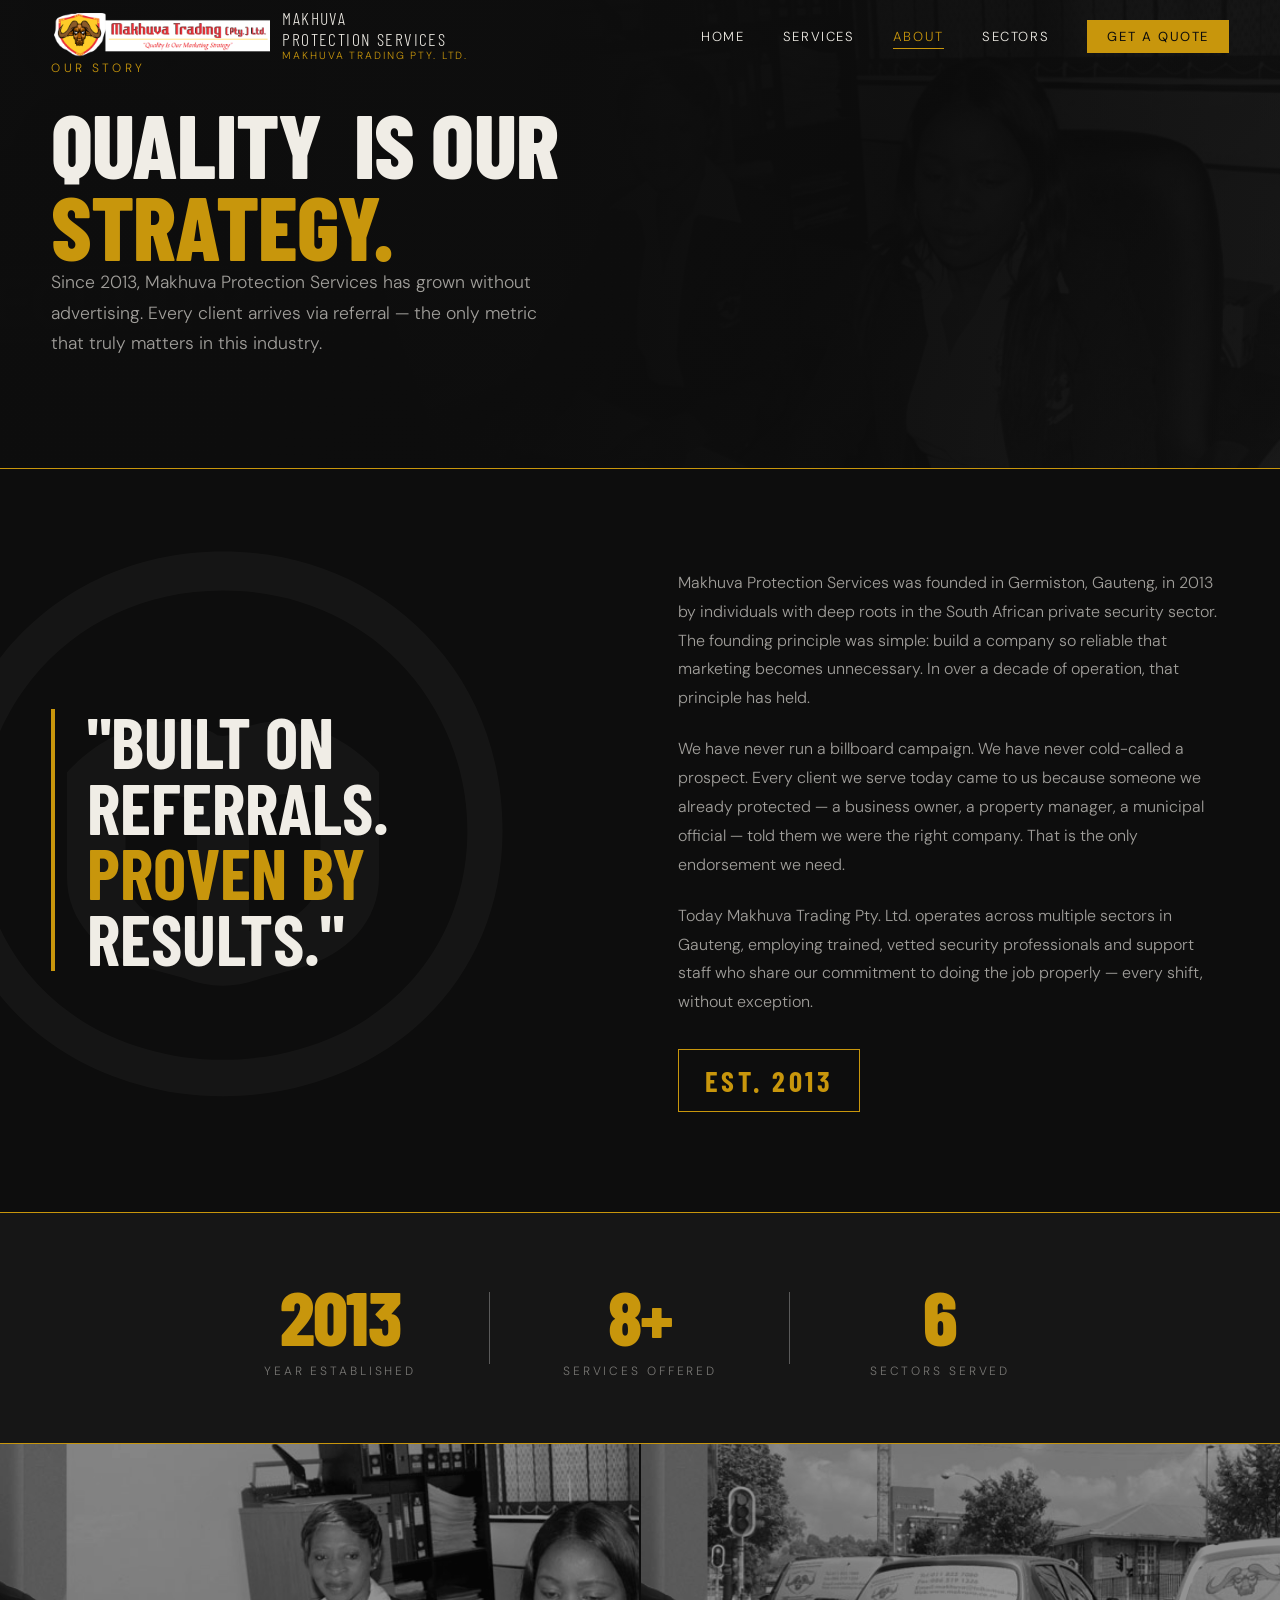
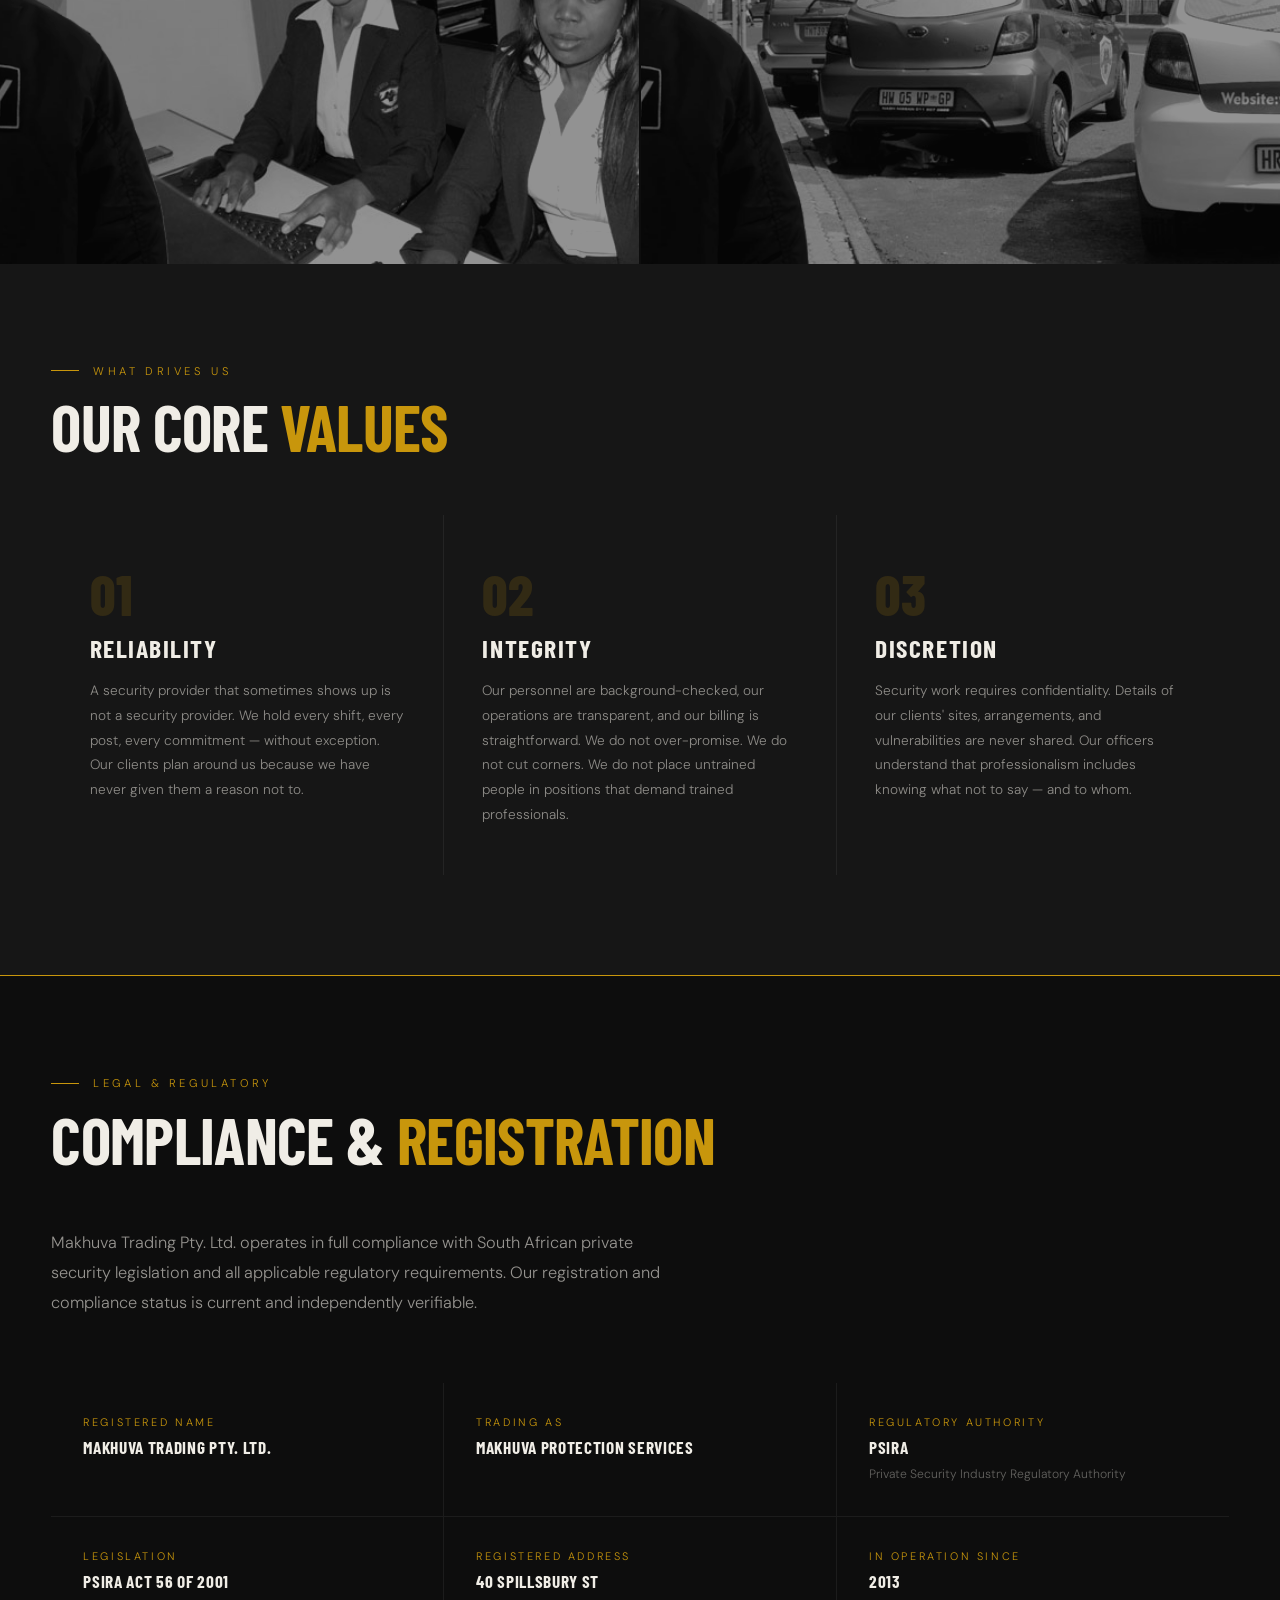
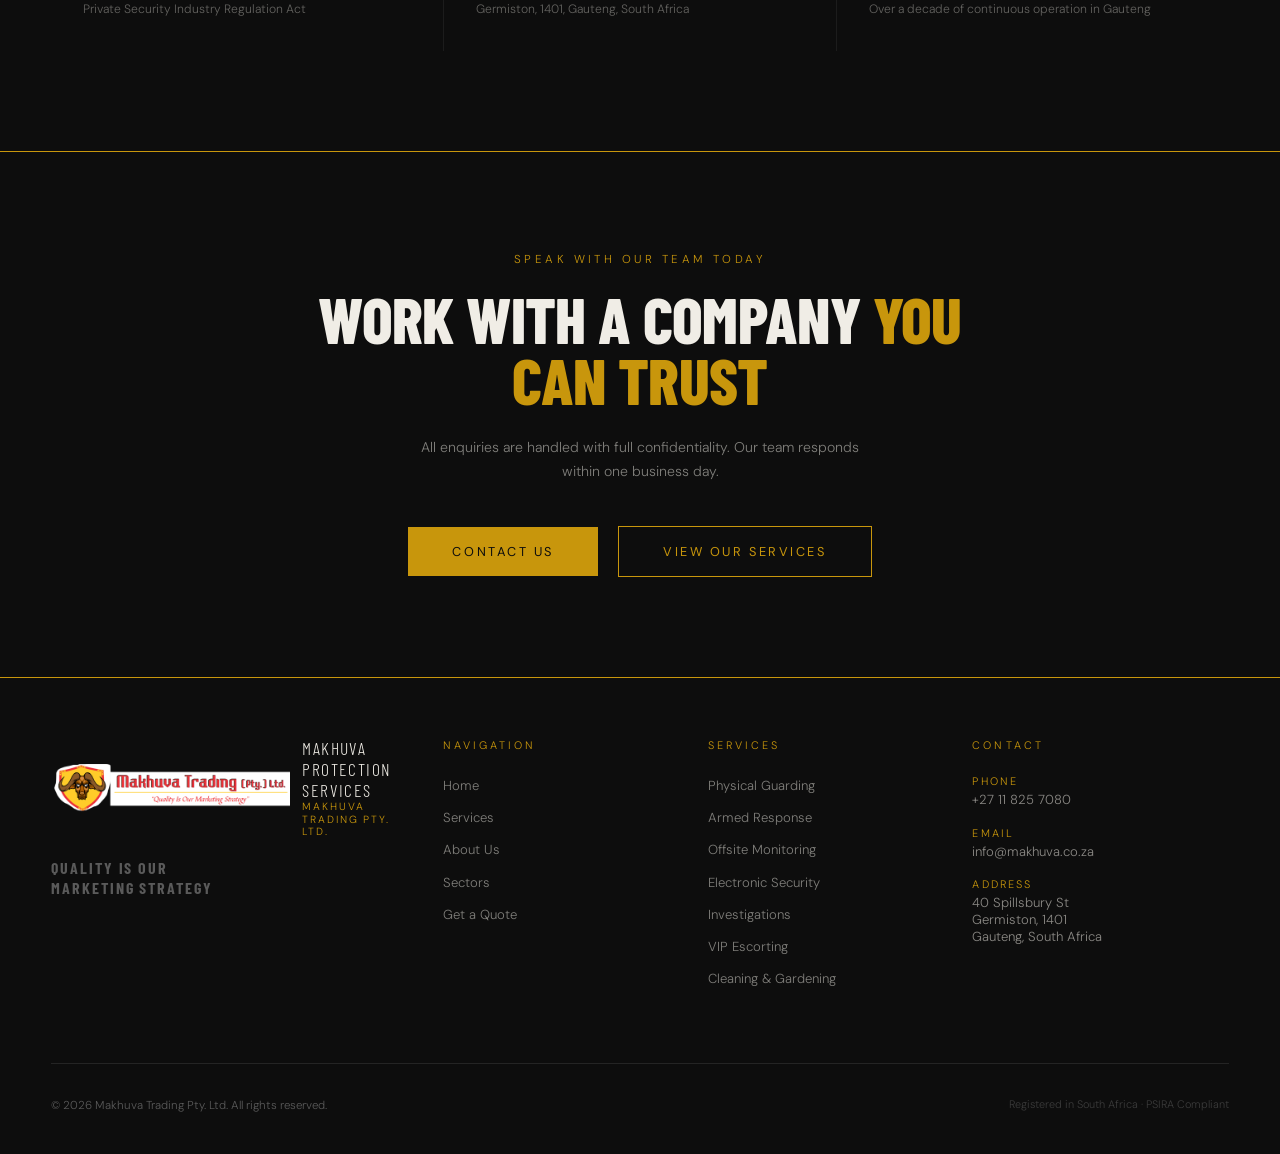
==== about.html @ 15ab5789 "Add files via upload" ====
<!DOCTYPE html>
<html lang="en">
<head>
<meta charset="UTF-8">
<meta name="viewport" content="width=device-width, initial-scale=1.0">
<title>About Us — Makhuva Protection Services</title>
<meta name="description" content="Founded in Germiston in 2013, Makhuva Protection Services has built its reputation entirely on referrals. Registered, PSIRA-compliant, and trusted across Gauteng.">
<link rel="preconnect" href="https://fonts.googleapis.com">
<link rel="preconnect" href="https://fonts.gstatic.com" crossorigin>
<link href="https://fonts.googleapis.com/css2?family=Barlow+Condensed:wght@700;800&family=DM+Sans:wght@300;400&display=swap" rel="stylesheet">
<link rel="stylesheet" href="styles.css">
</head>
<body>

<nav id="navbar">
  <a href="index.html" class="nav-logo">
    <img src="logo.png" alt="Makhuva Protection Services">
    <div class="nav-logo-text">Makhuva<br>Protection Services<span>Makhuva Trading Pty. Ltd.</span></div>
  </a>
  <ul class="nav-links" id="navLinks">
    <li><a href="index.html">Home</a></li>
    <li><a href="services.html">Services</a></li>
    <li><a href="about.html">About</a></li>
    <li><a href="sectors.html">Sectors</a></li>
    <li><a href="contact.html" class="nav-cta">Get a Quote</a></li>
  </ul>
  <div class="nav-hamburger" id="hamburger" aria-label="Toggle menu"><span></span><span></span><span></span></div>
</nav>

<!-- PAGE HERO -->
<div class="page-hero">
  <div class="page-hero-bg"></div>
  <div class="page-hero-bg-img"></div>
  <div class="page-hero-overlay"></div>
  <div class="page-hero-content">
    <p class="page-hero-eyebrow">Our Story</p>
    <h1 class="page-hero-headline">
      <span class="word">Quality</span>
      <span class="word">Is Our</span><br>
      <span class="word gold">Strategy.</span>
    </h1>
    <p class="page-hero-sub">Since 2013, Makhuva Protection Services has grown without advertising. Every client arrives via referral — the only metric that truly matters in this industry.</p>
  </div>
</div>

<div class="gold-rule" data-animate="rule"></div>

<!-- ORIGIN STORY -->
<section class="about">
  <div class="about-watermark">
    <svg viewBox="0 0 500 500" xmlns="http://www.w3.org/2000/svg" fill="var(--off-white)">
      <path d="M250 30 C180 30 120 60 80 110 C50 148 35 195 35 245 C35 340 95 415 185 440 C205 446 227 449 250 449 C273 449 295 446 315 440 C405 415 465 340 465 245 C465 195 450 148 420 110 C380 60 320 30 250 30Z M250 60 C310 60 362 85 397 128 C424 162 438 203 438 245 C438 326 386 392 308 413 C291 418 271 421 250 421 C229 421 209 418 192 413 C114 392 62 326 62 245 C62 203 76 162 103 128 C138 85 190 60 250 60Z M130 200 C130 200 155 170 195 162 C215 158 240 165 250 175 C260 165 285 158 305 162 C345 170 370 200 370 200 L370 280 C370 315 345 340 310 350 L280 358 C270 362 260 364 250 364 C240 364 230 362 220 358 L190 350 C155 340 130 315 130 280 Z M175 215 L175 275 C175 295 188 310 207 316 L230 322 L230 220 C215 218 193 215 175 215Z M270 220 L270 322 L293 316 C312 310 325 295 325 275 L325 215 C307 215 285 218 270 220Z M215 185 C215 175 225 168 235 170 L250 172 L265 170 C275 168 285 175 285 185 C285 192 278 198 270 198 L250 196 L230 198 C222 198 215 192 215 185Z"/>
    </svg>
  </div>
  <div class="about-inner">
    <div class="about-pull aos-slide-left">"Built on<br>Referrals.<br><span>Proven by</span><br>Results."</div>
    <div class="about-body">
      <p class="aos-fade">Makhuva Protection Services was founded in Germiston, Gauteng, in 2013 by individuals with deep roots in the South African private security sector. The founding principle was simple: build a company so reliable that marketing becomes unnecessary. In over a decade of operation, that principle has held.</p>
      <p class="aos-fade">We have never run a billboard campaign. We have never cold-called a prospect. Every client we serve today came to us because someone we already protected — a business owner, a property manager, a municipal official — told them we were the right company. That is the only endorsement we need.</p>
      <p class="aos-fade">Today Makhuva Trading Pty. Ltd. operates across multiple sectors in Gauteng, employing trained, vetted security professionals and support staff who share our commitment to doing the job properly — every shift, without exception.</p>
      <div class="about-est aos-fade">Est. 2013</div>
    </div>
  </div>
</section>

<div class="gold-rule" data-animate="rule"></div>

<!-- STATS BAR -->
<div class="stats-bar">
  <div class="stats-inner">
    <div class="stat-item">
      <div class="stat-number" data-target="2013">2013</div>
      <div class="stat-label">Year Established</div>
    </div>
    <div class="stat-item">
      <div class="stat-number" data-target="8" data-suffix="+">0</div>
      <div class="stat-label">Services Offered</div>
    </div>
    <div class="stat-item">
      <div class="stat-number" data-target="6">0</div>
      <div class="stat-label">Sectors Served</div>
    </div>
  </div>
</div>

<div class="gold-rule" data-animate="rule"></div>

<!-- PHOTO STRIP -->
<div class="photo-strip">
  <div class="photo-strip-item"><img src="Screenshot 2026-04-03 164410.png" alt="Makhuva Protection Services team"></div>
  <div class="photo-strip-item"><img src="Screenshot 2026-04-03 164340.png" alt="Makhuva Protection Services field operations"></div>
</div>

<!-- VALUES -->
<section class="values-section">
  <p class="section-label">What Drives Us</p>
  <h2 class="section-heading">Our Core <span>Values</span></h2>
  <div class="values-grid">
    <div class="value-card" data-delay="0">
      <div class="value-card-number">01</div>
      <div class="value-card-title">Reliability</div>
      <p class="value-card-desc">A security provider that sometimes shows up is not a security provider. We hold every shift, every post, every commitment — without exception. Our clients plan around us because we have never given them a reason not to.</p>
    </div>
    <div class="value-card" data-delay="100">
      <div class="value-card-number">02</div>
      <div class="value-card-title">Integrity</div>
      <p class="value-card-desc">Our personnel are background-checked, our operations are transparent, and our billing is straightforward. We do not over-promise. We do not cut corners. We do not place untrained people in positions that demand trained professionals.</p>
    </div>
    <div class="value-card" data-delay="200">
      <div class="value-card-number">03</div>
      <div class="value-card-title">Discretion</div>
      <p class="value-card-desc">Security work requires confidentiality. Details of our clients' sites, arrangements, and vulnerabilities are never shared. Our officers understand that professionalism includes knowing what not to say — and to whom.</p>
    </div>
  </div>
</section>

<div class="gold-rule" data-animate="rule"></div>

<!-- COMPLIANCE -->
<section class="compliance-section">
  <p class="section-label">Legal &amp; Regulatory</p>
  <h2 class="section-heading">Compliance &amp; <span>Registration</span></h2>
  <p class="section-intro">Makhuva Trading Pty. Ltd. operates in full compliance with South African private security legislation and all applicable regulatory requirements. Our registration and compliance status is current and independently verifiable.</p>
  <div class="compliance-grid">
    <div class="compliance-item" data-delay="0">
      <div class="compliance-item-label">Registered Name</div>
      <div class="compliance-item-value">Makhuva Trading Pty. Ltd.</div>
    </div>
    <div class="compliance-item" data-delay="60">
      <div class="compliance-item-label">Trading As</div>
      <div class="compliance-item-value">Makhuva Protection Services</div>
    </div>
    <div class="compliance-item" data-delay="120">
      <div class="compliance-item-label">Regulatory Authority</div>
      <div class="compliance-item-value">PSIRA</div>
      <div class="compliance-item-sub">Private Security Industry Regulatory Authority</div>
    </div>
    <div class="compliance-item" data-delay="180">
      <div class="compliance-item-label">Legislation</div>
      <div class="compliance-item-value">PSIRA Act 56 of 2001</div>
      <div class="compliance-item-sub">Private Security Industry Regulation Act</div>
    </div>
    <div class="compliance-item" data-delay="240">
      <div class="compliance-item-label">Registered Address</div>
      <div class="compliance-item-value">40 Spillsbury St</div>
      <div class="compliance-item-sub">Germiston, 1401, Gauteng, South Africa</div>
    </div>
    <div class="compliance-item" data-delay="300">
      <div class="compliance-item-label">In Operation Since</div>
      <div class="compliance-item-value">2013</div>
      <div class="compliance-item-sub">Over a decade of continuous operation in Gauteng</div>
    </div>
  </div>
</section>

<div class="gold-rule" data-animate="rule"></div>

<!-- CTA STRIP -->
<div class="cta-strip">
  <div class="cta-strip-inner">
    <p class="cta-strip-eyebrow">Speak with our team today</p>
    <h2 class="cta-strip-heading">Work With a Company <span>You Can Trust</span></h2>
    <p class="cta-strip-sub">All enquiries are handled with full confidentiality. Our team responds within one business day.</p>
    <a href="contact.html" class="cta-btn">Contact Us</a>
    <a href="services.html" class="cta-btn outline">View Our Services</a>
  </div>
</div>

<footer>
  <div class="footer-top">
    <div class="footer-brand">
      <a href="index.html" class="nav-logo"><img src="logo.png" alt="Makhuva Protection Services" style="height:48px"><div class="nav-logo-text">Makhuva<br>Protection Services<span>Makhuva Trading Pty. Ltd.</span></div></a>
      <div class="footer-tagline">Quality Is Our<br>Marketing Strategy</div>
    </div>
    <div class="footer-col">
      <div class="footer-col-title">Navigation</div>
      <ul>
        <li><a href="index.html">Home</a></li>
        <li><a href="services.html">Services</a></li>
        <li><a href="about.html">About Us</a></li>
        <li><a href="sectors.html">Sectors</a></li>
        <li><a href="contact.html">Get a Quote</a></li>
      </ul>
    </div>
    <div class="footer-col">
      <div class="footer-col-title">Services</div>
      <ul>
        <li><a href="services.html">Physical Guarding</a></li>
        <li><a href="services.html">Armed Response</a></li>
        <li><a href="services.html">Offsite Monitoring</a></li>
        <li><a href="services.html">Electronic Security</a></li>
        <li><a href="services.html">Investigations</a></li>
        <li><a href="services.html">VIP Escorting</a></li>
        <li><a href="services.html">Cleaning &amp; Gardening</a></li>
      </ul>
    </div>
    <div class="footer-col">
      <div class="footer-col-title">Contact</div>
      <div class="footer-contact-item"><span>Phone</span><a href="tel:+27118257080">+27 11 825 7080</a></div>
      <div class="footer-contact-item"><span>Email</span><a href="mailto:info@makhuva.co.za">info@makhuva.co.za</a></div>
      <div class="footer-contact-item"><span>Address</span><span>40 Spillsbury St<br>Germiston, 1401<br>Gauteng, South Africa</span></div>
    </div>
  </div>
  <div class="footer-bottom">
    <p class="footer-copy">&copy; 2026 Makhuva Trading Pty. Ltd. All rights reserved.</p>
    <p class="footer-reg">Registered in South Africa &middot; PSIRA Compliant</p>
  </div>
</footer>

<script src="main.js"></script>
</body>
</html>
---- styles.css ----
*,*::before,*::after{box-sizing:border-box;margin:0;padding:0}
:root{
  --black:#0D0D0D;--surface:#161616;--off-white:#F0EDE6;
  --gold:#C8960C;--red:#B22222;--grey:#5A5A5A;
  --font-display:'Barlow Condensed',sans-serif;
  --font-body:'DM Sans',sans-serif;
}
html{scroll-behavior:smooth}
body{background:var(--black);color:var(--off-white);font-family:var(--font-body);font-weight:300;overflow-x:hidden}
::-webkit-scrollbar{width:4px}
::-webkit-scrollbar-track{background:var(--black)}
::-webkit-scrollbar-thumb{background:var(--gold)}
::selection{background:var(--gold);color:var(--black)}

/* ─── NAVBAR ─── */
nav{position:fixed;top:0;left:0;right:0;z-index:100;display:flex;align-items:center;justify-content:space-between;padding:0 4vw;height:72px;background:transparent;border-bottom:1px solid transparent;transition:background .4s ease,border-color .4s ease}
nav.scrolled{background:var(--surface);border-bottom-color:var(--gold)}
.nav-logo{display:flex;align-items:center;gap:12px;text-decoration:none}
.nav-logo img{height:44px;width:auto}
.nav-logo-text{font-family:var(--font-display);font-size:1.1rem;letter-spacing:.08em;text-transform:uppercase;line-height:1.2;color:var(--off-white)}
.nav-logo-text span{display:block;font-size:.65rem;letter-spacing:.18em;color:var(--gold);font-family:var(--font-body);font-weight:300}
.nav-links{display:flex;align-items:center;gap:2.4rem;list-style:none}
.nav-links a{font-family:var(--font-body);font-weight:300;font-size:.82rem;letter-spacing:.12em;text-transform:uppercase;color:var(--off-white);text-decoration:none;position:relative;padding-bottom:4px;transition:color .2s}
.nav-links a::after{content:'';position:absolute;bottom:0;left:0;right:0;height:1px;background:var(--gold);transform:scaleX(0);transform-origin:left;transition:transform .3s ease}
.nav-links a:hover::after,.nav-links a.active::after{transform:scaleX(1)}
.nav-links a:hover,.nav-links a.active{color:var(--gold)}
.nav-cta{background:var(--gold)!important;color:var(--black)!important;padding:8px 20px!important;font-weight:400!important}
.nav-cta::after{display:none!important}
.nav-cta:hover{background:var(--off-white)!important;color:var(--black)!important}
.nav-cta.active{color:var(--black)!important}
.nav-hamburger{display:none;flex-direction:column;gap:5px;cursor:pointer;padding:4px}
.nav-hamburger span{display:block;width:24px;height:1.5px;background:var(--off-white);transition:all .3s;transform-origin:center}
.nav-hamburger.open span:nth-child(1){transform:translateY(6.5px) rotate(45deg)}
.nav-hamburger.open span:nth-child(2){opacity:0}
.nav-hamburger.open span:nth-child(3){transform:translateY(-6.5px) rotate(-45deg)}

/* ─── HERO (Home) ─── */
.hero{position:relative;height:100vh;min-height:600px;display:flex;align-items:center;overflow:hidden}
.hero-bg{position:absolute;inset:0;background:linear-gradient(135deg,#1a1a1a 0%,#0a0a0a 40%,#111 100%);z-index:0}
.hero-bg-img{position:absolute;inset:0;background:url('Screenshot 2026-04-03 164340.png') center/cover no-repeat;opacity:.18;z-index:1;filter:grayscale(100%) contrast(1.2)}
.hero-overlay{position:absolute;inset:0;background:linear-gradient(to right,rgba(13,13,13,.96) 50%,rgba(13,13,13,.5) 100%);z-index:2}
.hero-watermark{position:absolute;right:-4vw;bottom:-6vh;z-index:3;opacity:.04;pointer-events:none}
.hero-watermark svg{width:60vw;height:auto;max-width:700px}
.hero-content{position:relative;z-index:4;padding:0 4vw;max-width:900px;padding-top:72px}

/* ─── PAGE HERO (inner pages) ─── */
.page-hero{position:relative;height:52vh;min-height:420px;display:flex;align-items:flex-end;overflow:hidden;padding-bottom:64px}
.page-hero-bg{position:absolute;inset:0;background:linear-gradient(135deg,#1c1c1c 0%,#090909 60%,#131313 100%);z-index:0}
.page-hero-bg-img{position:absolute;inset:0;background:url('Screenshot 2026-04-03 164410.png') center 30%/cover no-repeat;opacity:.1;z-index:1;filter:grayscale(100%) contrast(1.3)}
.page-hero-overlay{position:absolute;inset:0;background:linear-gradient(to right,rgba(13,13,13,.98) 45%,rgba(13,13,13,.55) 100%);z-index:2}
.page-hero-content{position:relative;z-index:4;padding:0 4vw}

/* ─── HERO ELEMENTS (shared between hero types) ─── */
.hero-eyebrow,.page-hero-eyebrow{font-family:var(--font-body);font-weight:300;font-size:.75rem;letter-spacing:.28em;text-transform:uppercase;color:var(--gold);margin-bottom:1.6rem;opacity:0;transform:translateY(12px);transition:opacity .6s ease .2s,transform .6s ease .2s}
.hero-eyebrow.visible,.page-hero-eyebrow.visible{opacity:1;transform:translateY(0)}
.hero-headline{font-family:var(--font-display);font-weight:800;font-size:clamp(3.8rem,9vw,9rem);line-height:.92;letter-spacing:-.01em;text-transform:uppercase;color:var(--off-white);margin-bottom:2rem}
.page-hero-headline{font-family:var(--font-display);font-weight:800;font-size:clamp(3rem,7vw,6.5rem);line-height:.92;letter-spacing:-.01em;text-transform:uppercase;color:var(--off-white);margin-bottom:0}
.hero-headline .word,.page-hero-headline .word{display:inline-block;margin-right:.18em;clip-path:inset(0 100% 0 0);transition:clip-path .7s cubic-bezier(.16,1,.3,1)}
.hero-headline .word.revealed,.page-hero-headline .word.revealed{clip-path:inset(0 0% 0 0)}
.hero-headline .word.gold,.page-hero-headline .word.gold{color:var(--gold)}
.hero-sub,.page-hero-sub{font-family:var(--font-body);font-weight:300;font-size:clamp(.95rem,1.6vw,1.1rem);color:rgba(240,237,230,.65);max-width:500px;line-height:1.75;margin-bottom:2.8rem;opacity:0;transform:translateY(16px);transition:opacity .7s ease 1.2s,transform .7s ease 1.2s}
.hero-sub.visible,.page-hero-sub.visible{opacity:1;transform:translateY(0)}
.hero-cta{display:inline-block;background:var(--gold);color:var(--black);font-family:var(--font-body);font-weight:400;font-size:.82rem;letter-spacing:.18em;text-transform:uppercase;padding:16px 40px;text-decoration:none;opacity:0;transform:translateY(16px);transition:opacity .6s ease 1.5s,transform .6s ease 1.5s,background .25s}
.hero-cta.visible{opacity:1;transform:translateY(0)}
.hero-cta:hover{background:var(--off-white)}
.hero-scroll{position:absolute;bottom:2.4rem;left:4vw;z-index:4;display:flex;align-items:center;gap:12px;opacity:0;transition:opacity .6s ease 2s}
.hero-scroll.visible{opacity:.4}
.hero-scroll-line{width:40px;height:1px;background:var(--off-white)}
.hero-scroll-text{font-size:.7rem;letter-spacing:.22em;text-transform:uppercase;color:var(--off-white)}

/* ─── GOLD RULE ─── */
.gold-rule{height:1px;background:var(--gold);transform:scaleX(0);transform-origin:left;transition:transform .9s cubic-bezier(.16,1,.3,1)}
.gold-rule.visible{transform:scaleX(1)}

/* ─── SECTION BASE ─── */
section{padding:100px 4vw}
.section-label{font-family:var(--font-body);font-weight:300;font-size:.7rem;letter-spacing:.32em;text-transform:uppercase;color:var(--gold);margin-bottom:1.2rem;display:flex;align-items:center;gap:14px}
.section-label::before{content:'';display:block;width:28px;height:1px;background:var(--gold)}
.section-heading{font-family:var(--font-display);font-weight:700;font-size:clamp(2.6rem,5vw,5rem);line-height:.95;letter-spacing:-.01em;text-transform:uppercase;color:var(--off-white);margin-bottom:3.6rem}
.section-heading span{color:var(--gold)}
.section-heading.mb-sm{margin-bottom:1.8rem}
.section-intro{font-size:clamp(.9rem,1.4vw,1.02rem);line-height:1.85;color:rgba(240,237,230,.6);max-width:640px;margin-bottom:4rem}

/* ─── AOS UTILITIES ─── */
.aos-fade{opacity:0;transform:translateY(20px);transition:opacity .7s ease,transform .7s ease}
.aos-fade.visible{opacity:1;transform:translateY(0)}
.aos-slide-left{opacity:0;transform:translateX(-30px);transition:opacity .7s ease,transform .7s ease}
.aos-slide-left.visible{opacity:1;transform:translateX(0)}
.aos-slide-right{opacity:0;transform:translateX(30px);transition:opacity .7s ease,transform .7s ease}
.aos-slide-right.visible{opacity:1;transform:translateX(0)}

/* ─── SERVICES HOME GRID ─── */
.services{background:var(--surface)}
.services-grid{display:grid;grid-template-columns:repeat(4,1fr);gap:1px;background:var(--grey)}
.service-card{background:var(--surface);padding:2.4rem 2rem;border-left:3px solid transparent;opacity:0;transform:translateY(20px);transition:opacity .5s ease,transform .5s ease,border-color .25s,background .25s}
.service-card.visible{opacity:1;transform:translateY(0)}
.service-card:hover{transform:translateY(-4px);border-left-color:var(--gold);background:#1c1c1c}
.service-icon{width:40px;height:40px;margin-bottom:1.4rem;display:flex;align-items:center;justify-content:center}
.service-icon svg{width:100%;height:100%;stroke:var(--gold);fill:none;stroke-width:1.5;stroke-linecap:round;stroke-linejoin:round}
.service-title{font-family:var(--font-display);font-weight:700;font-size:1.3rem;letter-spacing:.04em;text-transform:uppercase;color:var(--off-white);margin-bottom:.7rem;line-height:1}
.service-desc{font-size:.82rem;line-height:1.65;color:rgba(240,237,230,.5)}
.services-viewall{display:inline-flex;align-items:center;gap:10px;margin-top:2.8rem;font-family:var(--font-body);font-weight:300;font-size:.82rem;letter-spacing:.14em;text-transform:uppercase;color:var(--gold);text-decoration:none;transition:gap .2s}
.services-viewall:hover{gap:16px}
.services-viewall::after{content:'→';font-size:1rem}

/* ─── SERVICES DETAIL (services.html) ─── */
.services-detail{background:var(--black)}
.services-detail-grid{display:grid;grid-template-columns:1fr 1fr;gap:1px;background:rgba(90,90,90,.25)}
.service-detail-item{background:var(--black);padding:3rem 2.6rem;border-left:3px solid transparent;opacity:0;transform:translateY(20px);transition:opacity .5s ease,transform .5s ease,border-color .25s,background .2s}
.service-detail-item.visible{opacity:1;transform:translateY(0)}
.service-detail-item:hover{border-left-color:var(--gold);background:rgba(22,22,22,.9)}
.service-detail-number{font-family:var(--font-display);font-weight:800;font-size:3.5rem;line-height:1;color:rgba(200,150,12,.12);margin-bottom:-.2rem}
.service-detail-icon{width:48px;height:48px;margin-bottom:1.2rem;display:flex;align-items:center;justify-content:center}
.service-detail-icon svg{width:100%;height:100%;stroke:var(--gold);fill:none;stroke-width:1.5;stroke-linecap:round;stroke-linejoin:round}
.service-detail-title{font-family:var(--font-display);font-weight:700;font-size:1.8rem;letter-spacing:.04em;text-transform:uppercase;color:var(--off-white);margin-bottom:1rem;line-height:1}
.service-detail-desc{font-size:.87rem;line-height:1.9;color:rgba(240,237,230,.58);margin-bottom:1.6rem}
.service-detail-bullets{list-style:none}
.service-detail-bullets li{font-size:.78rem;color:rgba(240,237,230,.42);padding:.4rem 0 .4rem 1.2rem;position:relative;border-bottom:1px solid rgba(90,90,90,.18)}
.service-detail-bullets li:last-child{border-bottom:none}
.service-detail-bullets li::before{content:'—';position:absolute;left:0;color:var(--gold);font-size:.65rem;top:.44rem}

/* ─── PROCESS STEPS ─── */
.process-section{background:var(--surface)}
.process-grid{display:grid;grid-template-columns:repeat(4,1fr);gap:1px;background:rgba(90,90,90,.18)}
.process-step{background:var(--surface);padding:2.8rem 2rem;opacity:0;transform:translateY(20px);transition:opacity .5s ease,transform .5s ease}
.process-step.visible{opacity:1;transform:translateY(0)}
.process-step-number{font-family:var(--font-display);font-weight:800;font-size:3rem;line-height:1;color:rgba(200,150,12,.18);margin-bottom:1rem}
.process-step-title{font-family:var(--font-display);font-weight:700;font-size:1.2rem;letter-spacing:.06em;text-transform:uppercase;color:var(--off-white);margin-bottom:.8rem}
.process-step-desc{font-size:.82rem;line-height:1.75;color:rgba(240,237,230,.48)}

/* ─── ABOUT ─── */
.about{background:var(--black);position:relative;overflow:hidden}
.about-watermark{position:absolute;left:-8vw;top:50%;transform:translateY(-50%);z-index:0;opacity:.035;pointer-events:none}
.about-watermark svg{width:55vw;height:auto;max-width:650px}
.about-inner{position:relative;z-index:1;display:grid;grid-template-columns:1fr 1fr;gap:6vw;align-items:center}
.about-pull{font-family:var(--font-display);font-weight:700;font-size:clamp(2.8rem,5.5vw,5.5rem);line-height:.93;text-transform:uppercase;color:var(--off-white);border-left:4px solid var(--gold);padding-left:2rem}
.about-pull span{color:var(--gold)}
.about-body{display:flex;flex-direction:column;gap:1.4rem}
.about-body p{font-size:clamp(.9rem,1.4vw,1rem);line-height:1.8;color:rgba(240,237,230,.65)}
.about-est{display:inline-block;border:1px solid var(--gold);padding:.8rem 1.6rem;font-family:var(--font-display);font-weight:700;font-size:1.8rem;letter-spacing:.12em;text-transform:uppercase;color:var(--gold);margin-top:.6rem;align-self:flex-start}
.about-link{display:inline-flex;align-items:center;gap:8px;margin-top:.4rem;font-family:var(--font-body);font-size:.8rem;letter-spacing:.14em;text-transform:uppercase;color:var(--gold);text-decoration:none;transition:gap .2s;align-self:flex-start}
.about-link:hover{gap:14px}
.about-link::after{content:'→'}

/* ─── VALUES (about.html) ─── */
.values-section{background:var(--surface)}
.values-grid{display:grid;grid-template-columns:repeat(3,1fr);gap:1px;background:rgba(90,90,90,.2)}
.value-card{background:var(--surface);padding:3rem 2.4rem;border-top:3px solid transparent;opacity:0;transform:translateY(20px);transition:opacity .5s ease,transform .5s ease,border-color .3s}
.value-card.visible{opacity:1;transform:translateY(0)}
.value-card:hover{border-top-color:var(--gold)}
.value-card-number{font-family:var(--font-display);font-weight:800;font-size:3.5rem;line-height:1;color:rgba(200,150,12,.16);margin-bottom:.6rem}
.value-card-title{font-family:var(--font-display);font-weight:700;font-size:1.6rem;letter-spacing:.06em;text-transform:uppercase;color:var(--off-white);margin-bottom:1rem}
.value-card-desc{font-size:.85rem;line-height:1.82;color:rgba(240,237,230,.55)}

/* ─── COMPLIANCE (about.html) ─── */
.compliance-section{background:var(--black)}
.compliance-grid{display:grid;grid-template-columns:repeat(3,1fr);gap:1px;background:rgba(90,90,90,.2)}
.compliance-item{background:var(--black);padding:2rem;display:flex;flex-direction:column;gap:.5rem;opacity:0;transform:translateY(16px);transition:opacity .4s ease,transform .4s ease}
.compliance-item.visible{opacity:1;transform:translateY(0)}
.compliance-item-label{font-family:var(--font-body);font-size:.68rem;letter-spacing:.24em;text-transform:uppercase;color:var(--gold)}
.compliance-item-value{font-family:var(--font-display);font-weight:700;font-size:1.08rem;letter-spacing:.04em;text-transform:uppercase;color:var(--off-white);line-height:1.2}
.compliance-item-sub{font-size:.76rem;color:rgba(240,237,230,.38);line-height:1.55}

/* ─── STATS BAR ─── */
.stats-bar{background:var(--surface);padding:64px 4vw;display:flex;justify-content:center;align-items:stretch}
.stats-inner{display:flex;width:100%;max-width:900px}
.stat-item{flex:1;text-align:center;position:relative}
.stat-item:not(:last-child)::after{content:'';position:absolute;right:0;top:15%;bottom:15%;width:1px;background:var(--grey)}
.stat-number{font-family:var(--font-display);font-weight:800;font-size:clamp(3rem,6vw,6rem);line-height:1;color:var(--gold);letter-spacing:-.02em}
.stat-label{font-family:var(--font-body);font-weight:300;font-size:.75rem;letter-spacing:.24em;text-transform:uppercase;color:rgba(240,237,230,.45);margin-top:.6rem}

/* ─── SECTORS HOME TAGS ─── */
.sectors{background:var(--black)}
.sectors-grid{display:flex;flex-wrap:wrap;gap:12px}
.sector-tag{border:1px solid var(--grey);padding:12px 28px;font-family:var(--font-display);font-weight:700;font-size:1.1rem;letter-spacing:.08em;text-transform:uppercase;color:var(--off-white);opacity:0;transform:translateY(16px);transition:opacity .5s ease,transform .5s ease,border-color .2s,color .2s;cursor:default}
.sector-tag.visible{opacity:1;transform:translateY(0)}
.sector-tag:hover{border-color:var(--gold);color:var(--gold)}
.sectors-note{margin-top:3rem;font-size:.82rem;color:var(--grey);line-height:1.7;max-width:520px}
.sectors-cta-link{display:inline-flex;align-items:center;gap:8px;margin-top:1.6rem;font-family:var(--font-body);font-size:.8rem;letter-spacing:.14em;text-transform:uppercase;color:var(--gold);text-decoration:none;transition:gap .2s}
.sectors-cta-link:hover{gap:14px}
.sectors-cta-link::after{content:'→'}

/* ─── SECTOR DETAIL CARDS (sectors.html) ─── */
.sectors-detail{background:var(--black)}
.sector-cards-grid{display:grid;grid-template-columns:repeat(3,1fr);gap:1px;background:rgba(90,90,90,.2)}
.sector-card{background:var(--black);padding:3rem 2.4rem;border-bottom:3px solid transparent;opacity:0;transform:translateY(20px);transition:opacity .5s ease,transform .5s ease,border-color .25s,background .2s}
.sector-card.visible{opacity:1;transform:translateY(0)}
.sector-card:hover{border-bottom-color:var(--gold);background:rgba(22,22,22,.75)}
.sector-card-icon{width:48px;height:48px;margin-bottom:1.6rem;display:flex;align-items:center;justify-content:center}
.sector-card-icon svg{width:100%;height:100%;stroke:var(--gold);fill:none;stroke-width:1.5;stroke-linecap:round;stroke-linejoin:round}
.sector-card-title{font-family:var(--font-display);font-weight:700;font-size:1.5rem;letter-spacing:.06em;text-transform:uppercase;color:var(--off-white);margin-bottom:1rem;line-height:1}
.sector-card-desc{font-size:.84rem;line-height:1.85;color:rgba(240,237,230,.55);margin-bottom:1.4rem}
.sector-card-list{list-style:none}
.sector-card-list li{font-size:.78rem;color:rgba(240,237,230,.38);padding:.36rem 0 .36rem 1.2rem;position:relative;border-top:1px solid rgba(90,90,90,.14)}
.sector-card-list li::before{content:'—';position:absolute;left:0;color:var(--gold);font-size:.65rem;top:.38rem}

/* ─── SECTORS CALLOUT ─── */
.sectors-callout{background:var(--surface);padding:80px 4vw;text-align:center}
.sectors-callout-text{font-family:var(--font-display);font-weight:700;font-size:clamp(1.8rem,3.5vw,3rem);line-height:1.1;letter-spacing:-.01em;text-transform:uppercase;color:var(--off-white);max-width:800px;margin:0 auto 1.2rem}
.sectors-callout-text span{color:var(--gold)}
.sectors-callout-sub{font-size:.88rem;color:rgba(240,237,230,.5);line-height:1.7;max-width:500px;margin:0 auto 2.6rem}

/* ─── PHOTO STRIP ─── */
.photo-strip{display:grid;grid-template-columns:1fr 1fr;gap:2px;height:420px;overflow:hidden}
.photo-strip-item{overflow:hidden;position:relative}
.photo-strip-item img{width:100%;height:100%;object-fit:cover;filter:grayscale(100%) contrast(1.15);opacity:.55;transform:scale(1.05);transition:transform .6s ease,opacity .4s}
.photo-strip-item:hover img{transform:scale(1);opacity:.7}

/* ─── QUOTE FORM ─── */
.quote{background:var(--surface);position:relative;overflow:hidden}
.quote-inner{display:grid;grid-template-columns:1fr 1fr;gap:6vw;align-items:start}
.quote-form{display:flex;flex-direction:column;gap:2rem}
.form-group{position:relative}
.form-group label{display:block;font-family:var(--font-body);font-weight:300;font-size:.7rem;letter-spacing:.22em;text-transform:uppercase;color:var(--gold);margin-bottom:.6rem}
.form-group input,.form-group select,.form-group textarea{width:100%;background:transparent;border:none;border-bottom:1px solid var(--grey);padding:10px 0;color:var(--off-white);font-family:var(--font-body);font-weight:300;font-size:.92rem;outline:none;transition:border-color .2s;-webkit-appearance:none;appearance:none}
.form-group select{background-image:url("data:image/svg+xml,%3Csvg xmlns='http://www.w3.org/2000/svg' width='12' height='8' viewBox='0 0 12 8'%3E%3Cpath d='M1 1l5 5 5-5' stroke='%23C8960C' stroke-width='1.5' fill='none' stroke-linecap='round'/%3E%3C/svg%3E");background-repeat:no-repeat;background-position:right 4px center;padding-right:24px;cursor:pointer}
.form-group select option{background:var(--surface);color:var(--off-white)}
.form-group input:focus,.form-group select:focus,.form-group textarea:focus{border-bottom-color:var(--gold)}
.form-group textarea{resize:vertical;min-height:100px}
.form-row{display:grid;grid-template-columns:1fr 1fr;gap:2rem}
.form-submit{background:var(--gold);color:var(--black);border:none;cursor:pointer;font-family:var(--font-body);font-weight:400;font-size:.78rem;letter-spacing:.2em;text-transform:uppercase;padding:16px 36px;align-self:flex-start;transition:background .2s}
.form-submit:hover{background:var(--off-white)}
#formSuccess{display:none;font-size:.82rem;color:var(--gold)}

/* ─── CONTACT PAGE ─── */
.contact-section{background:var(--surface)}
.contact-inner{display:grid;grid-template-columns:1fr 1fr;gap:8vw;align-items:start}
.contact-info-stack{display:flex;flex-direction:column;gap:0}
.contact-info-item{padding:1.6rem 0;border-bottom:1px solid rgba(90,90,90,.3)}
.contact-info-item:first-child{border-top:1px solid rgba(90,90,90,.3)}
.contact-info-label{font-family:var(--font-body);font-size:.68rem;letter-spacing:.24em;text-transform:uppercase;color:var(--gold);margin-bottom:.45rem}
.contact-info-value{font-family:var(--font-display);font-weight:700;font-size:1.15rem;letter-spacing:.04em;text-transform:uppercase;color:var(--off-white);line-height:1.3}
.contact-info-value a{color:inherit;text-decoration:none;transition:color .2s}
.contact-info-value a:hover{color:var(--gold)}
.contact-info-sub{font-size:.78rem;color:rgba(240,237,230,.38);line-height:1.6;margin-top:.2rem;font-family:var(--font-body);font-weight:300;text-transform:none;letter-spacing:0}
.contact-hours{margin-top:2.4rem;padding-top:2rem;border-top:1px solid rgba(90,90,90,.2)}
.contact-hours-title{font-family:var(--font-body);font-size:.68rem;letter-spacing:.24em;text-transform:uppercase;color:var(--gold);margin-bottom:1.2rem}
.contact-hours-row{display:flex;justify-content:space-between;align-items:center;padding:.55rem 0;border-bottom:1px solid rgba(90,90,90,.14)}
.contact-hours-day{font-size:.82rem;color:rgba(240,237,230,.48)}
.contact-hours-time{font-family:var(--font-display);font-size:1rem;letter-spacing:.06em;color:var(--off-white)}
.contact-hours-note{font-size:.74rem;color:var(--grey);margin-top:.8rem;line-height:1.6}
.map-section{background:var(--black);padding:80px 4vw}
.map-placeholder{width:100%;height:420px;background:#0f0f0f;border:1px solid rgba(90,90,90,.3);display:flex;flex-direction:column;align-items:center;justify-content:center;gap:.8rem;position:relative;overflow:hidden}
.map-placeholder::before{content:'';position:absolute;inset:0;background:repeating-linear-gradient(0deg,transparent,transparent 39px,rgba(90,90,90,.06) 40px),repeating-linear-gradient(90deg,transparent,transparent 39px,rgba(90,90,90,.06) 40px)}
.map-placeholder-pin{position:relative;z-index:1;width:40px;height:40px;margin-bottom:.4rem}
.map-placeholder-pin svg{width:100%;height:100%;stroke:var(--gold);fill:none;stroke-width:1.5;stroke-linecap:round;stroke-linejoin:round}
.map-placeholder-text{position:relative;z-index:1;text-align:center;font-family:var(--font-display);font-weight:700;font-size:1.4rem;letter-spacing:.06em;text-transform:uppercase;color:rgba(240,237,230,.35)}
.map-placeholder-sub{position:relative;z-index:1;font-size:.76rem;color:rgba(90,90,90,.65);letter-spacing:.08em;text-align:center}

/* ─── WHY MAKHUVA (Home) ─── */
.why-us{background:var(--surface)}
.why-grid{display:grid;grid-template-columns:repeat(3,1fr);gap:1px;background:rgba(90,90,90,.2)}
.why-card{background:var(--surface);padding:3rem 2.4rem;border-top:3px solid transparent;transition:border-color .25s,background .2s}
.why-card:hover{border-top-color:var(--gold);background:#1c1c1c}
.why-card-icon{width:44px;height:44px;margin-bottom:1.4rem;display:flex;align-items:center;justify-content:center}
.why-card-icon svg{width:100%;height:100%;stroke:var(--gold);fill:none;stroke-width:1.5;stroke-linecap:round;stroke-linejoin:round}
.why-card-title{font-family:var(--font-display);font-weight:700;font-size:1.3rem;letter-spacing:.06em;text-transform:uppercase;color:var(--off-white);margin-bottom:.8rem}
.why-card-desc{font-size:.83rem;line-height:1.8;color:rgba(240,237,230,.5)}

/* ─── CTA STRIP ─── */
.cta-strip{background:var(--black);padding:100px 4vw;text-align:center;position:relative;overflow:hidden}
.cta-strip-inner{position:relative;z-index:1;max-width:700px;margin:0 auto}
.cta-strip-eyebrow{font-family:var(--font-body);font-size:.72rem;letter-spacing:.3em;text-transform:uppercase;color:var(--gold);margin-bottom:1.4rem}
.cta-strip-heading{font-family:var(--font-display);font-weight:800;font-size:clamp(2.4rem,5vw,4.5rem);line-height:.95;letter-spacing:-.01em;text-transform:uppercase;color:var(--off-white);margin-bottom:1.6rem}
.cta-strip-heading span{color:var(--gold)}
.cta-strip-sub{font-size:.88rem;line-height:1.7;color:rgba(240,237,230,.5);max-width:440px;margin:0 auto 2.6rem}
.cta-btn{display:inline-block;background:var(--gold);color:var(--black);font-family:var(--font-body);font-weight:400;font-size:.8rem;letter-spacing:.2em;text-transform:uppercase;padding:16px 44px;text-decoration:none;transition:background .2s}
.cta-btn:hover{background:var(--off-white)}
.cta-btn.outline{background:transparent;color:var(--gold);border:1px solid var(--gold);margin-left:1rem}
.cta-btn.outline:hover{background:var(--gold);color:var(--black)}

/* ─── FOOTER ─── */
footer{background:var(--black);border-top:1px solid var(--gold);padding:60px 4vw 40px}
.footer-top{display:grid;grid-template-columns:1.4fr 1fr 1fr 1.2fr;gap:4vw;margin-bottom:4rem}
.footer-tagline{font-family:var(--font-display);font-weight:700;font-size:1rem;letter-spacing:.12em;text-transform:uppercase;color:var(--grey);line-height:1.3;margin-top:1.2rem}
.footer-col-title{font-family:var(--font-body);font-weight:300;font-size:.68rem;letter-spacing:.28em;text-transform:uppercase;color:var(--gold);margin-bottom:1.4rem}
.footer-col ul{list-style:none}
.footer-col ul li{margin-bottom:.7rem}
.footer-col ul li a{font-size:.82rem;font-weight:300;color:rgba(240,237,230,.5);text-decoration:none;transition:color .2s}
.footer-col ul li a:hover{color:var(--off-white)}
.footer-contact-item{display:flex;flex-direction:column;margin-bottom:1.1rem}
.footer-contact-item span:first-child{font-size:.68rem;letter-spacing:.2em;text-transform:uppercase;color:var(--gold);margin-bottom:3px}
.footer-contact-item span:last-child,.footer-contact-item a{font-size:.82rem;font-weight:300;color:rgba(240,237,230,.55);text-decoration:none;transition:color .2s}
.footer-contact-item a:hover{color:var(--off-white)}
.footer-bottom{display:flex;justify-content:space-between;align-items:center;padding-top:2rem;border-top:1px solid rgba(90,90,90,.3)}
.footer-copy{font-size:.72rem;color:var(--grey);font-weight:300}
.footer-reg{font-size:.68rem;color:rgba(90,90,90,.6);text-align:right;line-height:1.6}

/* ─── RESPONSIVE ─── */
@media(max-width:1200px){
  .services-grid{grid-template-columns:repeat(2,1fr)}
  .services-detail-grid{grid-template-columns:1fr}
  .sector-cards-grid{grid-template-columns:repeat(2,1fr)}
  .compliance-grid{grid-template-columns:repeat(2,1fr)}
}
@media(max-width:1024px){
  .about-inner{grid-template-columns:1fr;gap:3rem}
  .about-pull{font-size:clamp(2.2rem,6vw,3.6rem)}
  .quote-inner,.contact-inner{grid-template-columns:1fr}
  .values-grid{grid-template-columns:1fr 1fr}
  .footer-top{grid-template-columns:1fr 1fr;gap:3rem}
  .why-grid{grid-template-columns:1fr 1fr}
  .process-grid{grid-template-columns:1fr 1fr}
}
@media(max-width:768px){
  .nav-links{display:none;position:fixed;top:72px;left:0;right:0;background:var(--surface);flex-direction:column;gap:0;padding:1rem 0;border-bottom:1px solid var(--gold)}
  .nav-links.open{display:flex}
  .nav-links li{width:100%}
  .nav-links a{display:block;padding:.9rem 4vw}
  .nav-links a::after{display:none}
  .nav-links a.nav-cta{margin:.5rem 4vw;display:block}
  .nav-hamburger{display:flex}
  .services-grid{grid-template-columns:1fr}
  .services-detail-grid{grid-template-columns:1fr}
  .sector-cards-grid{grid-template-columns:1fr}
  .values-grid{grid-template-columns:1fr}
  .stats-inner{flex-direction:column;gap:2.4rem}
  .stat-item:not(:last-child)::after{display:none}
  .footer-top{grid-template-columns:1fr}
  .photo-strip{grid-template-columns:1fr;height:auto}
  .photo-strip-item{height:260px}
  .form-row{grid-template-columns:1fr}
  .hero-headline{font-size:clamp(3rem,12vw,5.5rem)}
  .page-hero-headline{font-size:clamp(2.6rem,10vw,4.5rem)}
  .why-grid{grid-template-columns:1fr}
  .process-grid{grid-template-columns:1fr}
  .compliance-grid{grid-template-columns:1fr}
  .cta-btn.outline{margin-left:0;margin-top:.8rem}
}
@media(max-width:480px){
  section{padding:72px 5vw}
  .page-hero{height:48vh;min-height:380px}
}
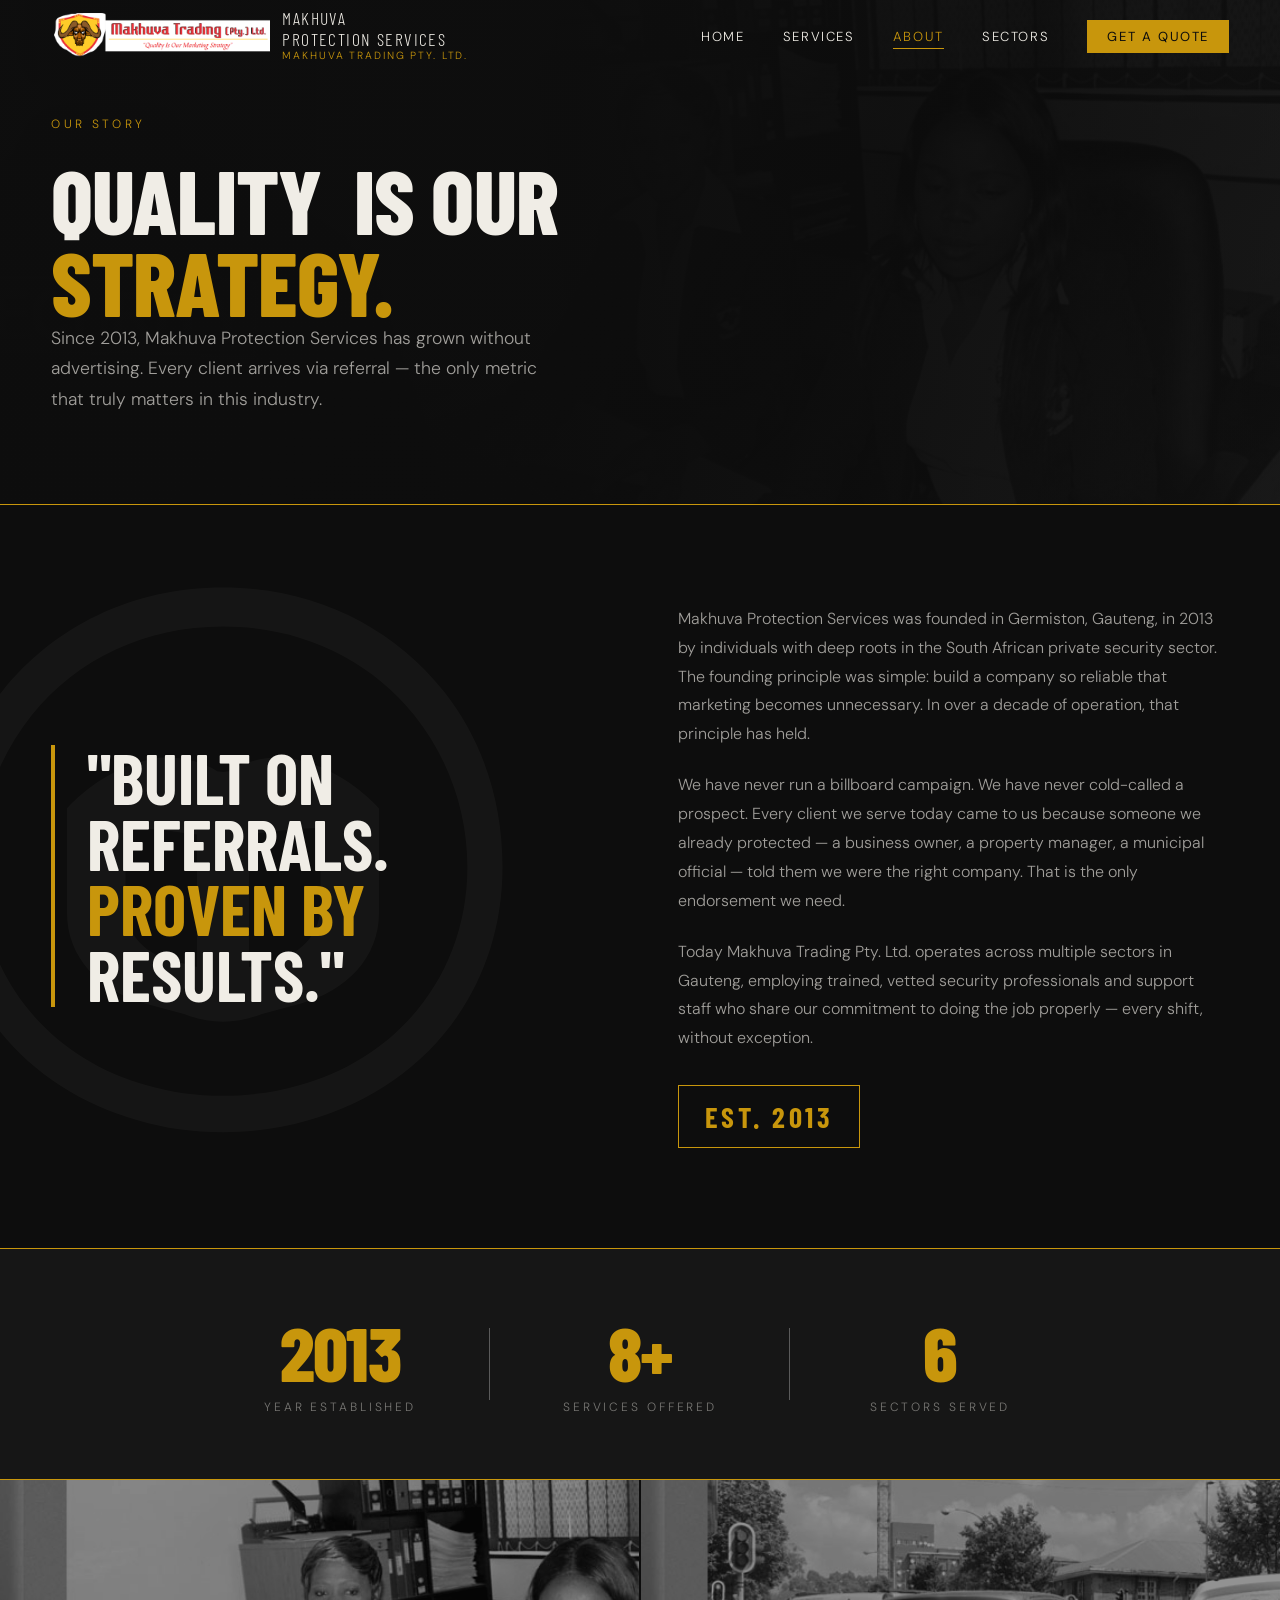
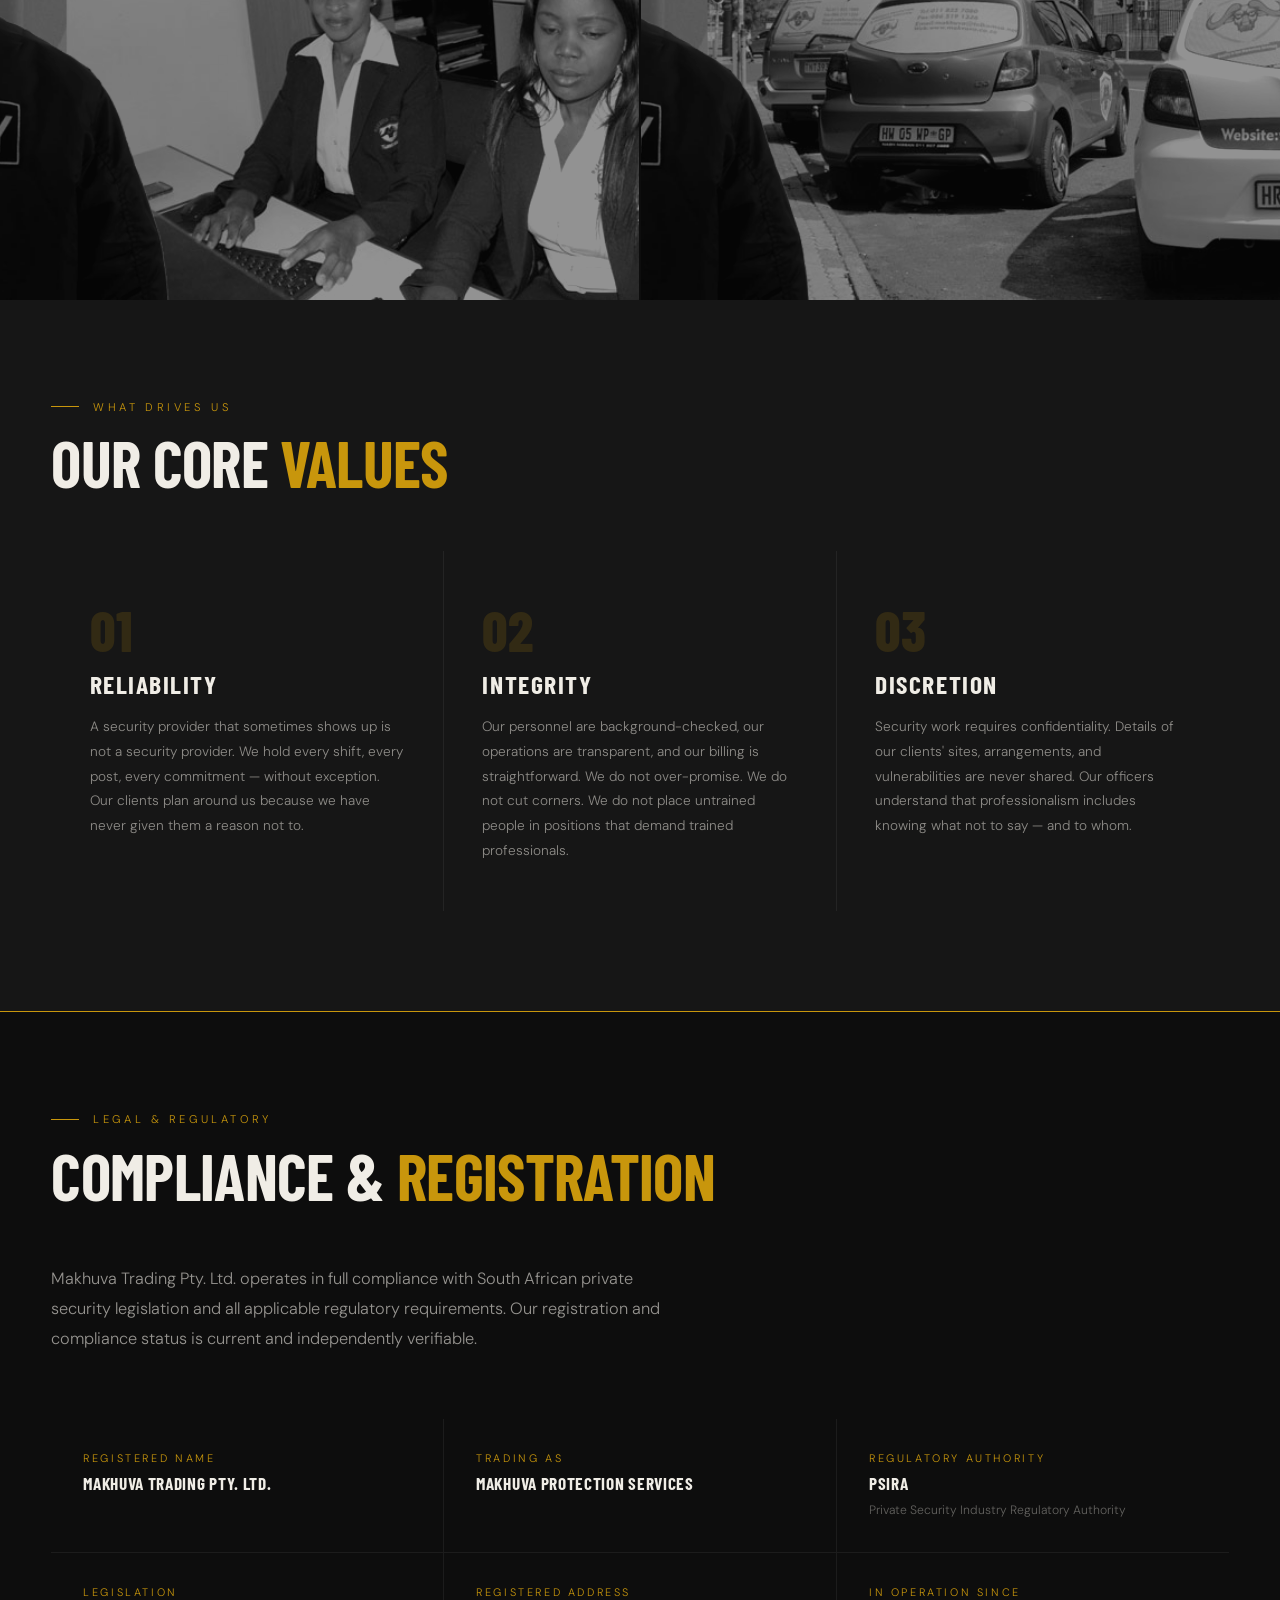
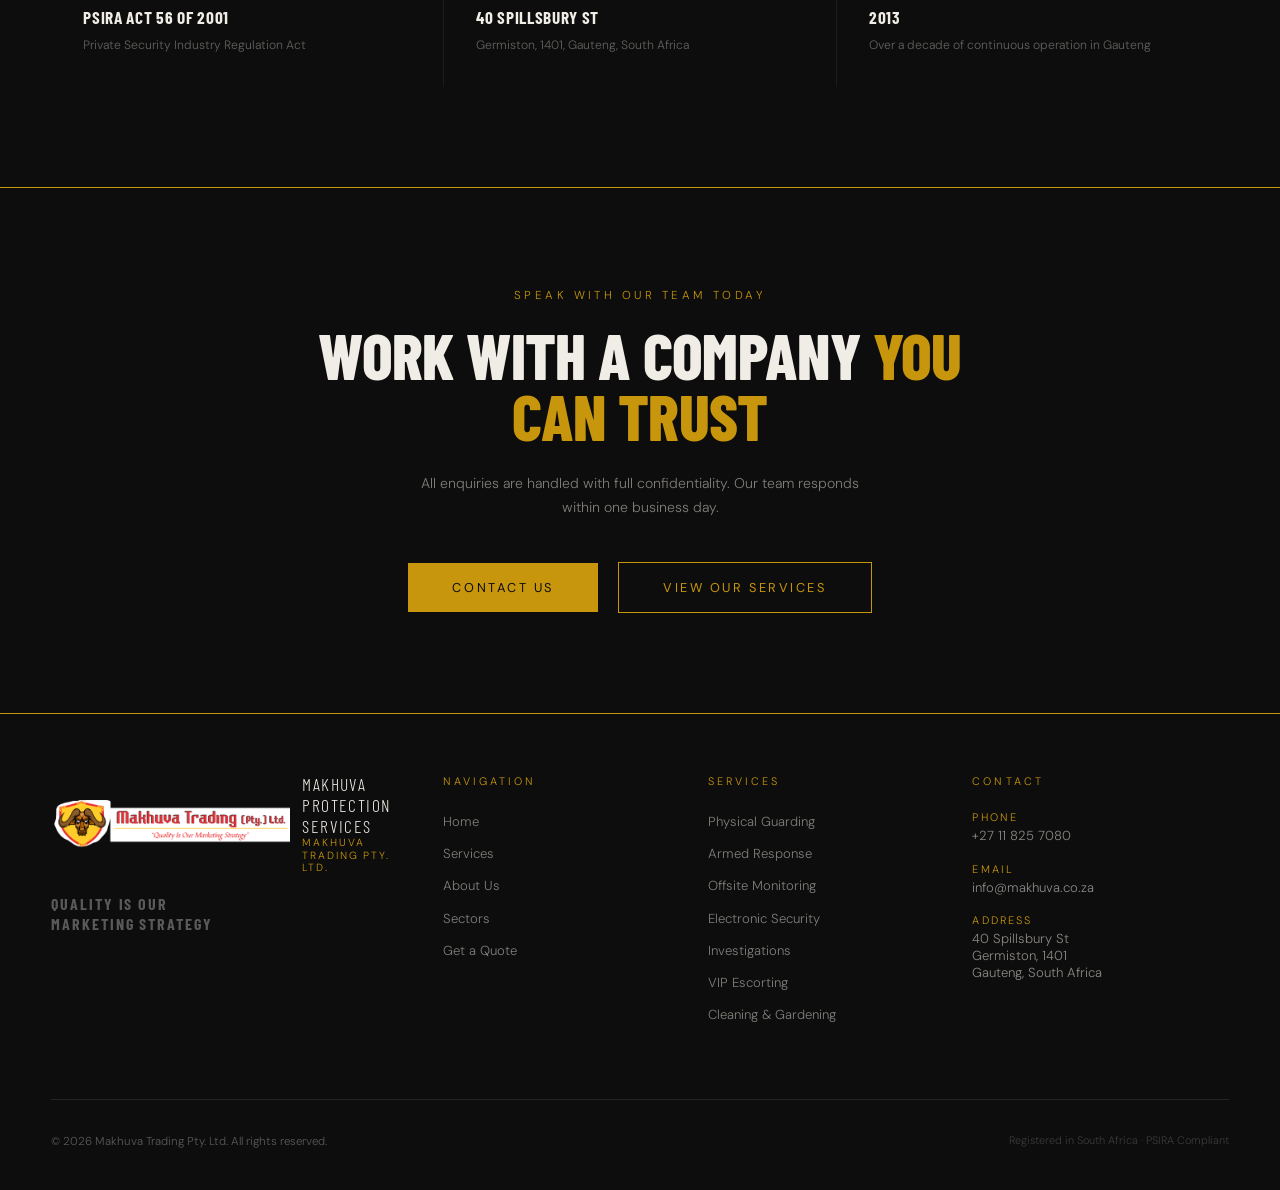
==== commit 8626f196: "Add files via upload" ====
--- a/about.html
+++ b/about.html
@@ -27,6 +27,25 @@
   <div class="nav-hamburger" id="hamburger" aria-label="Toggle menu"><span></span><span></span><span></span></div>
 </nav>
 
+<div class="mobile-menu" id="mobileMenu">
+  <div class="mobile-menu-inner">
+    <nav class="mobile-menu-nav">
+      <a href="index.html" class="mobile-menu-link"><span class="mobile-menu-num">01</span><span class="mobile-menu-text">Home</span></a>
+      <a href="services.html" class="mobile-menu-link"><span class="mobile-menu-num">02</span><span class="mobile-menu-text">Services</span></a>
+      <a href="about.html" class="mobile-menu-link"><span class="mobile-menu-num">03</span><span class="mobile-menu-text">About</span></a>
+      <a href="sectors.html" class="mobile-menu-link"><span class="mobile-menu-num">04</span><span class="mobile-menu-text">Sectors</span></a>
+    </nav>
+    <div class="mobile-menu-bottom">
+      <a href="contact.html" class="mobile-menu-cta">Get a Quote &rarr;</a>
+      <div class="mobile-menu-contact">
+        <a href="tel:+27118257080">+27 11 825 7080</a>
+        <a href="mailto:info@makhuva.co.za">info@makhuva.co.za</a>
+      </div>
+      <div class="mobile-menu-tagline">Quality Is Our Marketing Strategy</div>
+    </div>
+  </div>
+</div>
+
 <!-- PAGE HERO -->
 <div class="page-hero">
   <div class="page-hero-bg"></div>
--- a/styles.css
+++ b/styles.css
@@ -44,7 +44,7 @@
 .hero-content{position:relative;z-index:4;padding:0 4vw;max-width:900px;padding-top:72px}
 
 /* ─── PAGE HERO (inner pages) ─── */
-.page-hero{position:relative;height:52vh;min-height:420px;display:flex;align-items:flex-end;overflow:hidden;padding-bottom:64px}
+.page-hero{position:relative;height:56vh;min-height:460px;display:flex;align-items:center;overflow:hidden;padding-top:72px;padding-bottom:0}
 .page-hero-bg{position:absolute;inset:0;background:linear-gradient(135deg,#1c1c1c 0%,#090909 60%,#131313 100%);z-index:0}
 .page-hero-bg-img{position:absolute;inset:0;background:url('Screenshot 2026-04-03 164410.png') center 30%/cover no-repeat;opacity:.1;z-index:1;filter:grayscale(100%) contrast(1.3)}
 .page-hero-overlay{position:absolute;inset:0;background:linear-gradient(to right,rgba(13,13,13,.98) 45%,rgba(13,13,13,.55) 100%);z-index:2}
@@ -286,48 +286,280 @@
 .footer-copy{font-size:.72rem;color:var(--grey);font-weight:300}
 .footer-reg{font-size:.68rem;color:rgba(90,90,90,.6);text-align:right;line-height:1.6}
 
+/* ─── MOBILE MENU OVERLAY ─── */
+.mobile-menu{
+  display:none;position:fixed;inset:0;z-index:99;
+  background:var(--black);
+  flex-direction:column;
+  padding:80px 8vw 48px;
+  overflow-y:auto;
+  transform:translateX(100%);
+  transition:transform .45s cubic-bezier(.16,1,.3,1);
+  border-left:1px solid rgba(200,150,12,.12);
+}
+.mobile-menu.open{transform:translateX(0)}
+.mobile-menu-inner{display:flex;flex-direction:column;min-height:100%}
+.mobile-menu-nav{
+  display:flex;flex-direction:column;
+  border-top:1px solid rgba(90,90,90,.22);
+  margin-top:1.2rem;flex:1;
+}
+.mobile-menu-link{
+  display:flex;align-items:baseline;gap:1.2rem;
+  padding:1.3rem 0;text-decoration:none;
+  border-bottom:1px solid rgba(90,90,90,.18);
+  color:var(--off-white);
+  opacity:0;transform:translateX(28px);
+  transition:transform .5s cubic-bezier(.16,1,.3,1),opacity .5s ease,color .2s,padding-left .2s;
+}
+.mobile-menu.open .mobile-menu-link:nth-child(1){transform:translateX(0);opacity:1;transition-delay:.08s}
+.mobile-menu.open .mobile-menu-link:nth-child(2){transform:translateX(0);opacity:1;transition-delay:.15s}
+.mobile-menu.open .mobile-menu-link:nth-child(3){transform:translateX(0);opacity:1;transition-delay:.22s}
+.mobile-menu.open .mobile-menu-link:nth-child(4){transform:translateX(0);opacity:1;transition-delay:.29s}
+.mobile-menu-link:hover,.mobile-menu-link.active{color:var(--gold);padding-left:6px}
+.mobile-menu-link.active .mobile-menu-num{color:var(--gold)}
+.mobile-menu-num{
+  font-family:var(--font-display);font-weight:700;
+  font-size:.85rem;color:rgba(200,150,12,.3);letter-spacing:.12em;
+  flex-shrink:0;
+}
+.mobile-menu-text{
+  font-family:var(--font-display);font-weight:800;
+  font-size:clamp(2.4rem,10vw,3.6rem);
+  letter-spacing:-.02em;text-transform:uppercase;line-height:1;
+}
+.mobile-menu-bottom{
+  margin-top:2.8rem;
+  opacity:0;transform:translateY(14px);
+  transition:opacity .5s ease .38s,transform .5s ease .38s;
+}
+.mobile-menu.open .mobile-menu-bottom{opacity:1;transform:translateY(0)}
+.mobile-menu-cta{
+  display:block;background:var(--gold);color:var(--black);
+  font-family:var(--font-body);font-weight:400;
+  font-size:.8rem;letter-spacing:.2em;text-transform:uppercase;
+  padding:15px 24px;text-decoration:none;text-align:center;
+  margin-bottom:1.8rem;transition:background .2s;
+}
+.mobile-menu-cta:hover{background:var(--off-white)}
+.mobile-menu-contact{display:flex;flex-direction:column;gap:.5rem;margin-bottom:1.4rem}
+.mobile-menu-contact a{
+  font-family:var(--font-body);font-size:.88rem;font-weight:300;
+  color:rgba(240,237,230,.4);text-decoration:none;transition:color .2s;
+}
+.mobile-menu-contact a:hover{color:var(--gold)}
+.mobile-menu-tagline{
+  font-family:var(--font-display);font-weight:700;
+  font-size:.68rem;letter-spacing:.24em;text-transform:uppercase;
+  color:rgba(90,90,90,.45);
+  border-top:1px solid rgba(90,90,90,.15);padding-top:1rem;
+}
+@media(max-width:768px){.mobile-menu{display:flex}}
+
+/* ─── FAQ (contact.html) ─── */
+.faq-section{background:var(--surface);padding:100px 4vw}
+.faq-grid{display:grid;grid-template-columns:1fr 1fr;gap:3rem 6vw;max-width:1100px}
+.faq-item{}
+.faq-q{font-family:var(--font-display);font-weight:700;font-size:1.1rem;letter-spacing:.06em;text-transform:uppercase;color:var(--off-white);margin-bottom:.8rem;border-left:3px solid var(--gold);padding-left:1rem;line-height:1.2}
+.faq-a{font-size:.84rem;line-height:1.8;color:rgba(240,237,230,.5)}
+
 /* ─── RESPONSIVE ─── */
+
+/* ── Tablet wide ── */
 @media(max-width:1200px){
   .services-grid{grid-template-columns:repeat(2,1fr)}
   .services-detail-grid{grid-template-columns:1fr}
   .sector-cards-grid{grid-template-columns:repeat(2,1fr)}
   .compliance-grid{grid-template-columns:repeat(2,1fr)}
 }
+
+/* ── Tablet ── */
 @media(max-width:1024px){
   .about-inner{grid-template-columns:1fr;gap:3rem}
   .about-pull{font-size:clamp(2.2rem,6vw,3.6rem)}
-  .quote-inner,.contact-inner{grid-template-columns:1fr}
+  .quote-inner,.contact-inner{grid-template-columns:1fr;gap:4rem}
   .values-grid{grid-template-columns:1fr 1fr}
   .footer-top{grid-template-columns:1fr 1fr;gap:3rem}
   .why-grid{grid-template-columns:1fr 1fr}
   .process-grid{grid-template-columns:1fr 1fr}
 }
+
+/* ── Mobile ── */
 @media(max-width:768px){
-  .nav-links{display:none;position:fixed;top:72px;left:0;right:0;background:var(--surface);flex-direction:column;gap:0;padding:1rem 0;border-bottom:1px solid var(--gold)}
+
+  /* Navbar */
+  .nav-logo-text{display:none}
+  .nav-logo img{height:40px}
+  .nav-links{
+    display:none;position:fixed;top:64px;left:0;right:0;
+    background:var(--surface);flex-direction:column;gap:0;
+    padding:.6rem 0 1rem;border-bottom:2px solid var(--gold);
+    box-shadow:0 8px 32px rgba(0,0,0,.6);
+  }
   .nav-links.open{display:flex}
   .nav-links li{width:100%}
-  .nav-links a{display:block;padding:.9rem 4vw}
+  .nav-links a{
+    display:block;padding:1rem 6vw;
+    font-size:.9rem;letter-spacing:.14em;
+    border-bottom:1px solid rgba(90,90,90,.18);
+  }
   .nav-links a::after{display:none}
-  .nav-links a.nav-cta{margin:.5rem 4vw;display:block}
-  .nav-hamburger{display:flex}
+  .nav-links li:last-child a{border-bottom:none}
+  .nav-links a.nav-cta{
+    margin:1rem 6vw 0;
+    display:block;text-align:center;
+    padding:14px 6vw!important;
+    border-bottom:none!important;
+  }
+  nav{height:64px}
+
+  /* Page hero nav offset */
+  .page-hero{padding-top:64px;height:auto;min-height:0;padding-bottom:56px}
+  .page-hero-headline{font-size:clamp(2.8rem,11vw,5rem);line-height:.9}
+  .page-hero-eyebrow{margin-bottom:1rem}
+  .page-hero-sub{font-size:.9rem;max-width:100%;margin-bottom:0}
+
+  /* Home hero */
+  .hero{min-height:100svh}
+  .hero-content{padding-top:64px}
+  .hero-headline{font-size:clamp(3rem,12vw,5rem);line-height:.9;margin-bottom:1.4rem}
+  .hero-sub{font-size:.9rem;max-width:100%;margin-bottom:2rem}
+  .hero-cta{padding:14px 32px;font-size:.78rem}
+  .hero-scroll{display:none}
+
+  /* Section spacing */
+  section{padding:72px 5vw}
+  .section-heading{font-size:clamp(2.2rem,8vw,3.6rem);margin-bottom:2.4rem}
+  .section-label{font-size:.65rem;margin-bottom:1rem}
+  .section-intro{font-size:.88rem;margin-bottom:2.4rem}
+
+  /* Services home grid */
   .services-grid{grid-template-columns:1fr}
+  .service-card{padding:2rem 1.6rem}
+  .services-viewall{margin-top:2rem}
+
+  /* Services detail */
   .services-detail-grid{grid-template-columns:1fr}
+  .service-detail-item{padding:2.4rem 1.6rem}
+  .service-detail-title{font-size:1.5rem}
+  .service-detail-desc{font-size:.85rem}
+
+  /* Process steps */
+  .process-grid{grid-template-columns:1fr}
+  .process-step{padding:2rem 1.6rem}
+
+  /* About */
+  .about-inner{grid-template-columns:1fr;gap:2.4rem}
+  .about-pull{
+    font-size:clamp(2rem,9vw,3.2rem);
+    border-left:3px solid var(--gold);
+    padding-left:1.2rem;
+  }
+  .about-body p{font-size:.88rem}
+  .about-watermark{opacity:.025;left:-12vw}
+
+  /* Stats */
+  .stats-bar{padding:48px 5vw}
+  .stats-inner{flex-direction:column;gap:0}
+  .stat-item{padding:2rem 0;border-bottom:1px solid rgba(90,90,90,.25)}
+  .stat-item:last-child{border-bottom:none}
+  .stat-item:not(:last-child)::after{display:none}
+  .stat-number{font-size:clamp(3.5rem,14vw,5rem)}
+
+  /* Values */
+  .values-grid{grid-template-columns:1fr}
+  .value-card{padding:2.4rem 1.6rem}
+
+  /* Compliance */
+  .compliance-grid{grid-template-columns:1fr}
+  .compliance-item{padding:1.6rem 1.4rem}
+
+  /* Sectors tags */
+  .sector-tag{padding:10px 20px;font-size:1rem}
+  .sectors-note{margin-top:2rem;font-size:.82rem}
+
+  /* Sector cards */
   .sector-cards-grid{grid-template-columns:1fr}
-  .values-grid{grid-template-columns:1fr}
-  .stats-inner{flex-direction:column;gap:2.4rem}
-  .stat-item:not(:last-child)::after{display:none}
-  .footer-top{grid-template-columns:1fr}
+  .sector-card{padding:2.4rem 1.6rem}
+  .sector-card-title{font-size:1.3rem}
+  .sector-card-desc{font-size:.83rem}
+
+  /* Sectors callout */
+  .sectors-callout{padding:56px 5vw}
+  .sectors-callout-text{font-size:clamp(1.5rem,6vw,2.2rem)}
+  .sectors-callout-sub{font-size:.84rem}
+
+  /* Why Us */
+  .why-grid{grid-template-columns:1fr}
+  .why-card{padding:2rem 1.6rem}
+
+  /* Photo strip */
   .photo-strip{grid-template-columns:1fr;height:auto}
-  .photo-strip-item{height:260px}
+  .photo-strip-item{height:220px}
+
+  /* Forms */
+  .quote-inner,.contact-inner{grid-template-columns:1fr;gap:3.6rem}
+  .quote-form{gap:1.6rem}
   .form-row{grid-template-columns:1fr}
-  .hero-headline{font-size:clamp(3rem,12vw,5.5rem)}
-  .page-hero-headline{font-size:clamp(2.6rem,10vw,4.5rem)}
-  .why-grid{grid-template-columns:1fr}
-  .process-grid{grid-template-columns:1fr}
-  .compliance-grid{grid-template-columns:1fr}
+  .form-group input,.form-group select,.form-group textarea{font-size:1rem;padding:12px 0}
+  .form-group label{font-size:.68rem}
+  .form-submit{width:100%;text-align:center;padding:16px}
+
+  /* Contact info */
+  .contact-info-value{font-size:1rem}
+
+  /* CTA strip */
+  .cta-strip{padding:72px 5vw}
+  .cta-strip-heading{font-size:clamp(2rem,8vw,3rem)}
+  .cta-strip-sub{font-size:.84rem}
+  .cta-btn{display:block;width:100%;text-align:center;padding:16px}
   .cta-btn.outline{margin-left:0;margin-top:.8rem}
-}
+
+  /* Footer */
+  .footer-top{grid-template-columns:1fr;gap:2.4rem}
+  footer{padding:48px 5vw 32px}
+  .footer-bottom{flex-direction:column;gap:.8rem;text-align:center}
+  .footer-reg{text-align:center}
+  .footer-tagline{font-size:.9rem}
+
+  /* Map */
+  .map-placeholder{height:280px}
+  .map-section{padding:60px 5vw}
+
+  /* FAQ */
+  .faq-section{padding:60px 5vw}
+  .faq-grid{grid-template-columns:1fr;gap:2rem}
+  .faq-q{font-size:1rem}
+  .faq-a{font-size:.83rem}
+}
+
+/* ── Small phones ── */
 @media(max-width:480px){
-  section{padding:72px 5vw}
-  .page-hero{height:48vh;min-height:380px}
-}
+  section{padding:60px 5vw}
+  .page-hero{padding-bottom:44px}
+  .page-hero-headline{font-size:clamp(2.4rem,13vw,4rem)}
+  .hero-headline{font-size:clamp(2.6rem,13vw,4.4rem)}
+  .about-pull{font-size:clamp(1.8rem,9vw,2.8rem)}
+  .section-heading{font-size:clamp(2rem,9vw,3rem)}
+  .stats-bar{padding:40px 5vw}
+  .service-card{padding:1.8rem 1.4rem}
+  .sector-card{padding:2rem 1.4rem}
+  .value-card{padding:2rem 1.4rem}
+  .cta-strip{padding:60px 5vw}
+  .cta-strip-heading{font-size:clamp(1.8rem,9vw,2.6rem)}
+  .footer-top{gap:2rem}
+  .nav-logo img{height:36px}
+
+  /* FAQ */
+  .faq-grid{grid-template-columns:1fr;gap:1.6rem}
+  .faq-section{padding:48px 5vw}
+}
+
+/* ── Very small phones ── */
+@media(max-width:360px){
+  nav{height:60px;padding:0 4vw}
+  .page-hero{padding-top:60px}
+  .hero-content{padding-top:60px}
+  .page-hero-headline{font-size:clamp(2.2rem,13vw,3.4rem)}
+  .hero-headline{font-size:clamp(2.4rem,13vw,3.8rem)}
+}
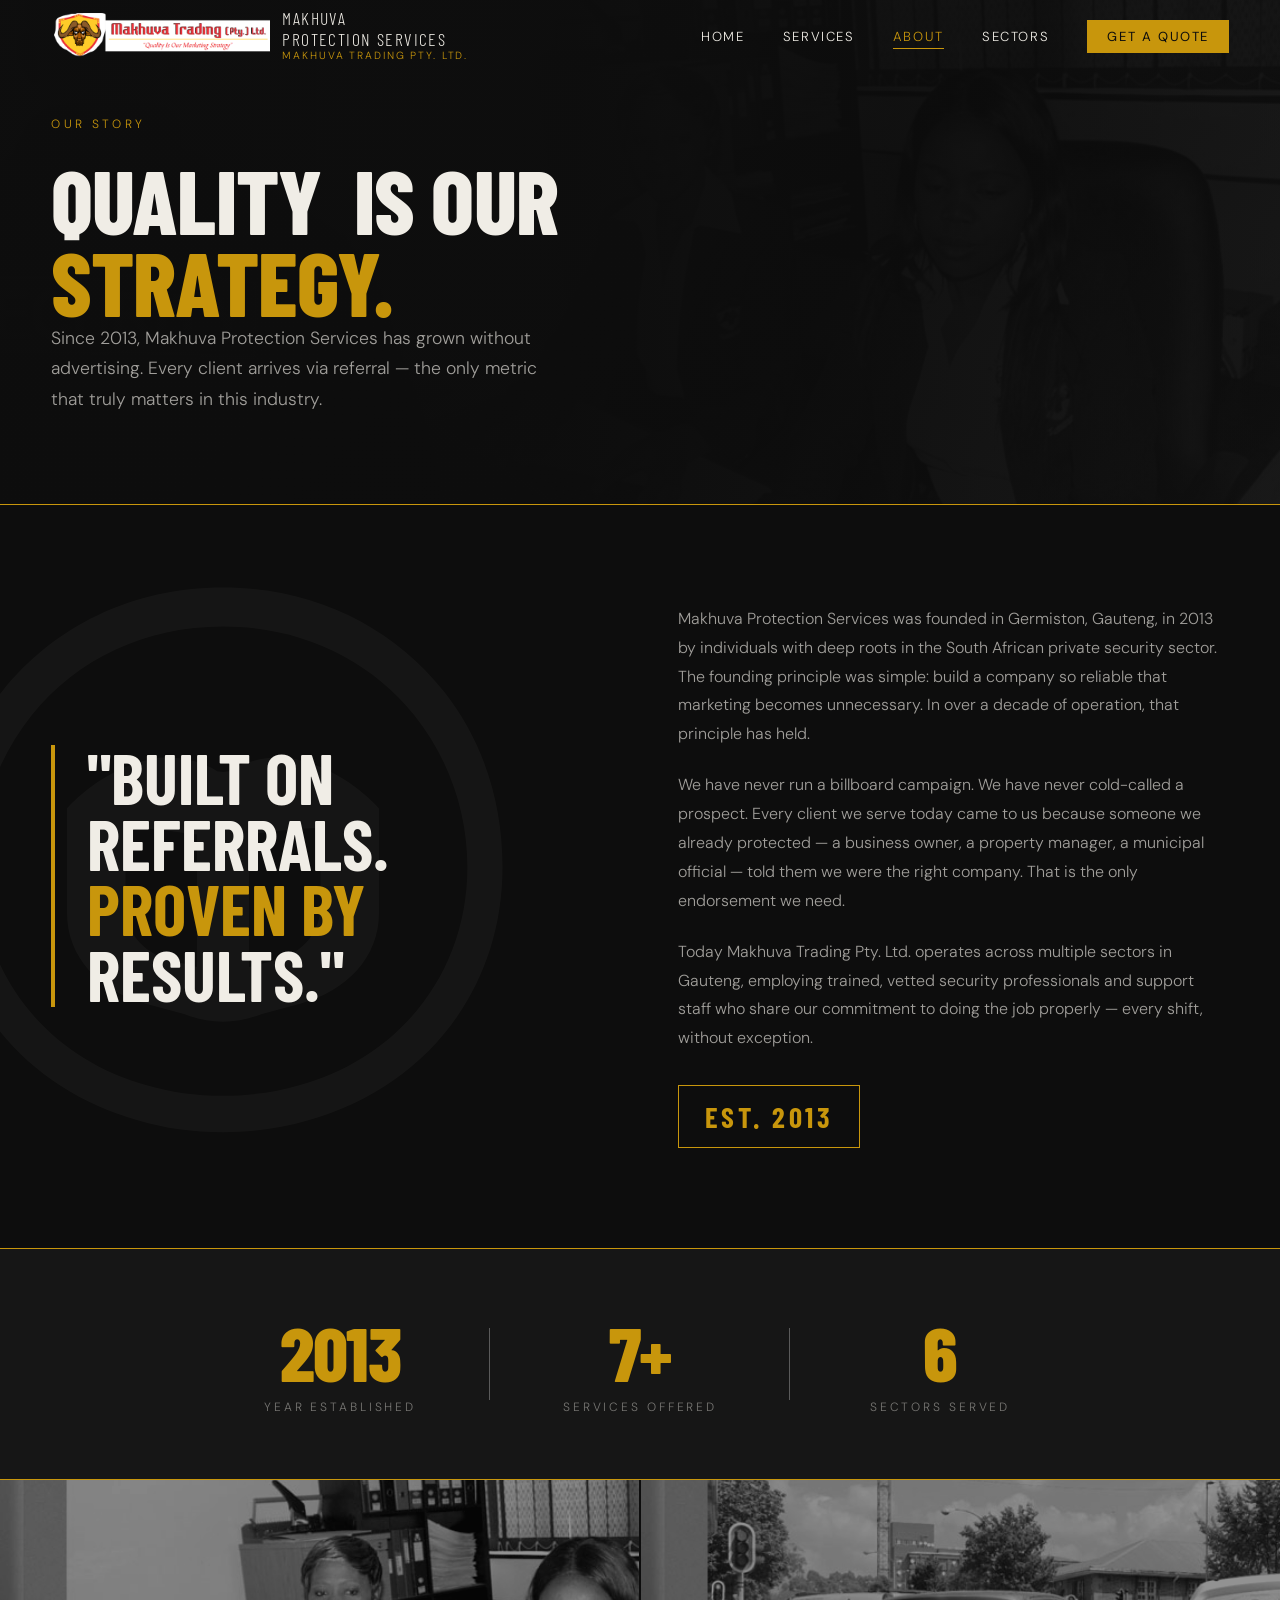
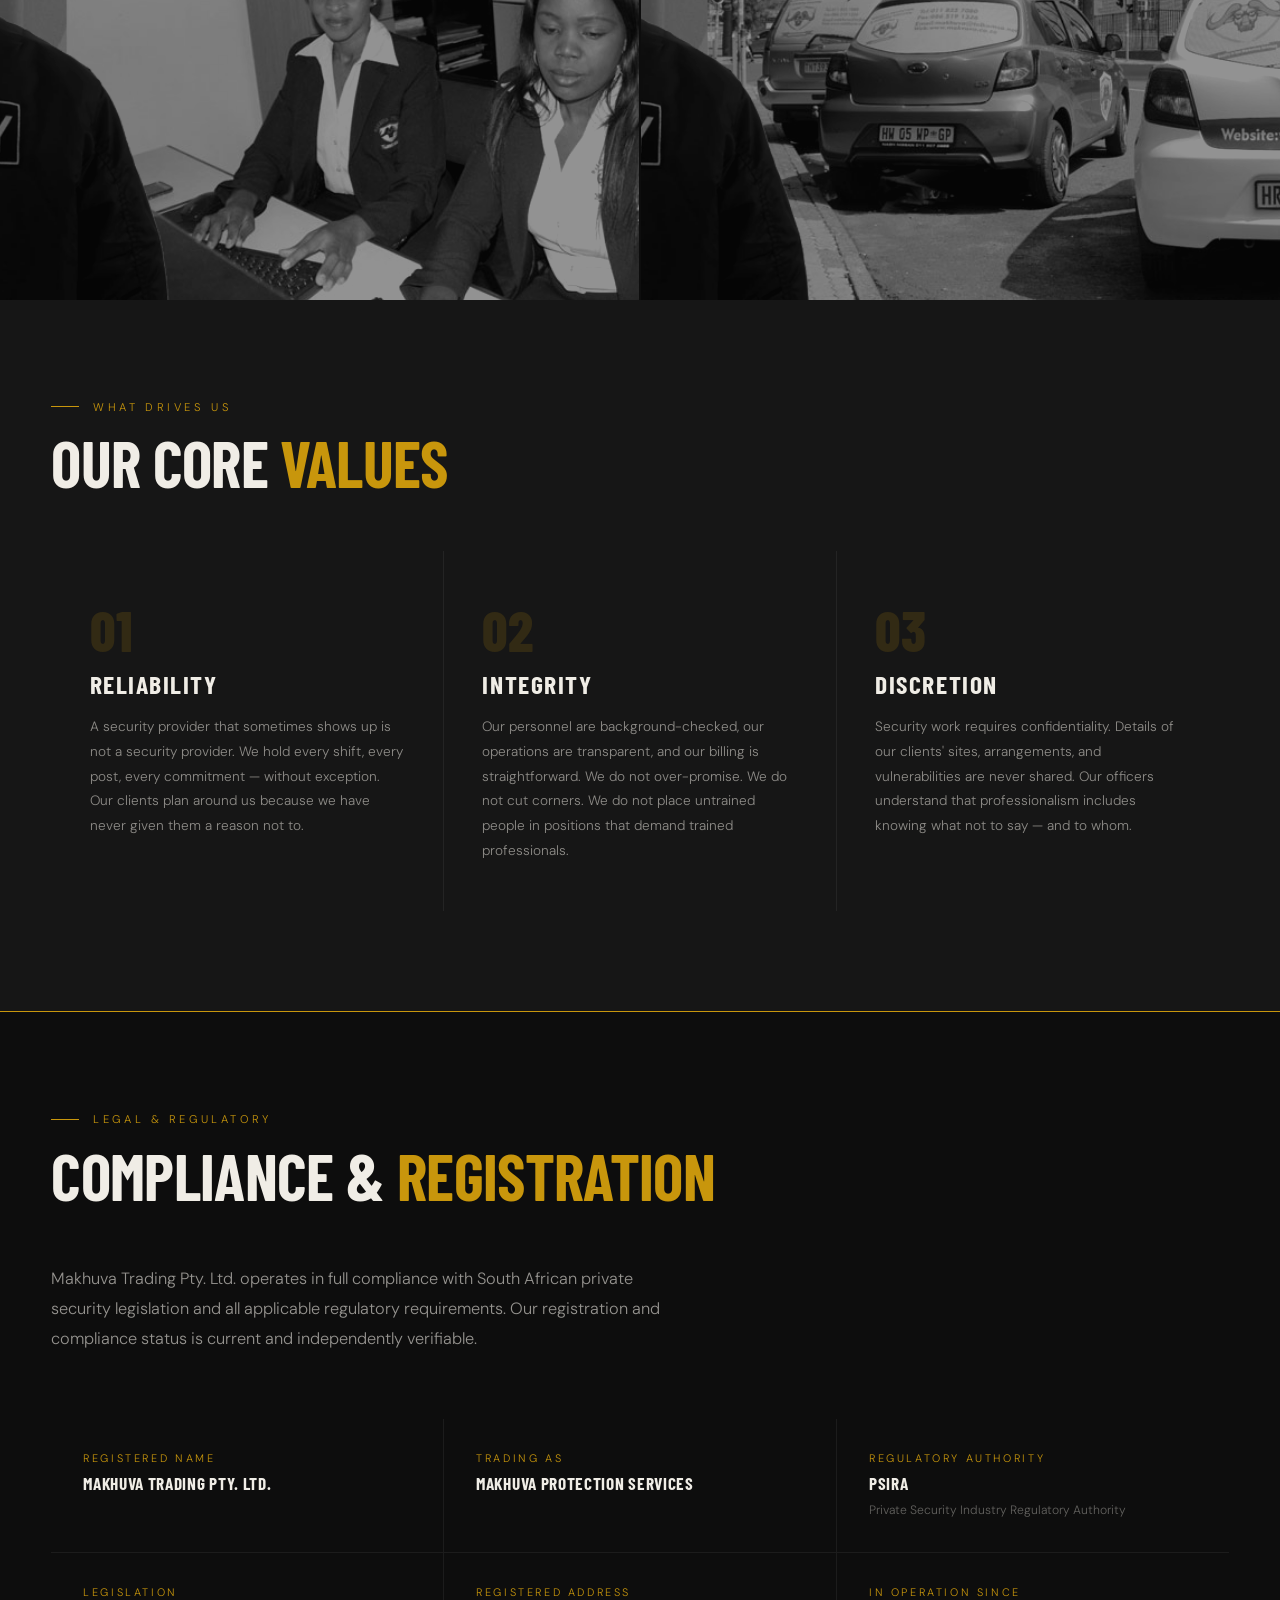
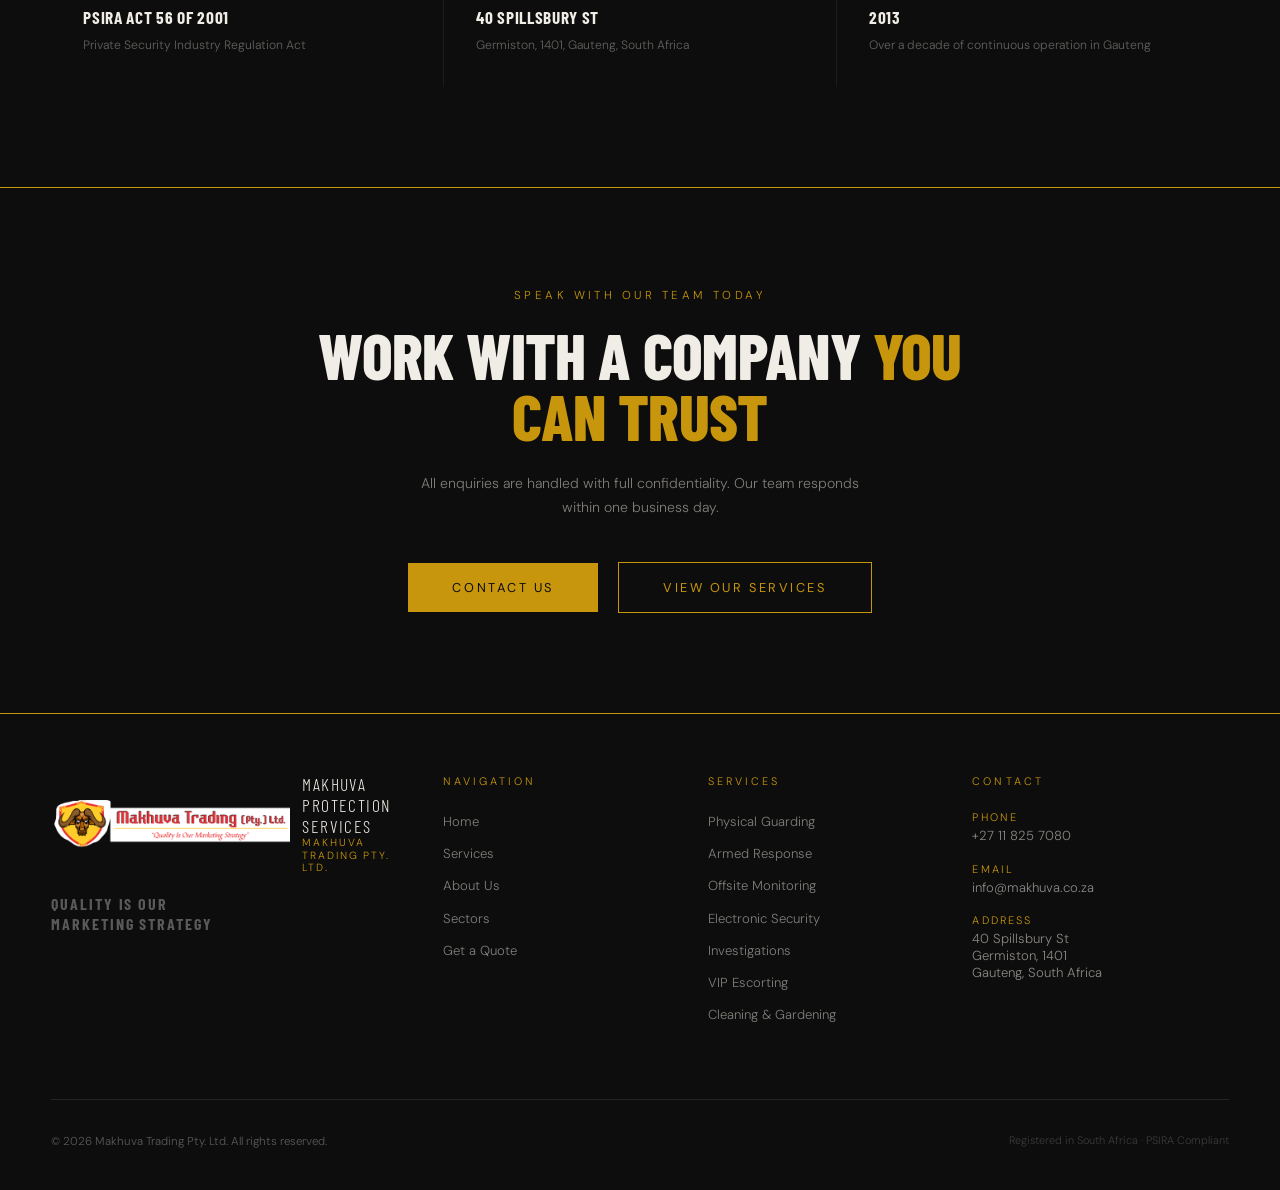
==== commit f31f54ea: "Add files via upload" ====
--- a/about.html
+++ b/about.html
@@ -29,20 +29,11 @@
 
 <div class="mobile-menu" id="mobileMenu">
   <div class="mobile-menu-inner">
-    <nav class="mobile-menu-nav">
-      <a href="index.html" class="mobile-menu-link"><span class="mobile-menu-num">01</span><span class="mobile-menu-text">Home</span></a>
-      <a href="services.html" class="mobile-menu-link"><span class="mobile-menu-num">02</span><span class="mobile-menu-text">Services</span></a>
-      <a href="about.html" class="mobile-menu-link"><span class="mobile-menu-num">03</span><span class="mobile-menu-text">About</span></a>
-      <a href="sectors.html" class="mobile-menu-link"><span class="mobile-menu-num">04</span><span class="mobile-menu-text">Sectors</span></a>
-    </nav>
-    <div class="mobile-menu-bottom">
-      <a href="contact.html" class="mobile-menu-cta">Get a Quote &rarr;</a>
-      <div class="mobile-menu-contact">
-        <a href="tel:+27118257080">+27 11 825 7080</a>
-        <a href="mailto:info@makhuva.co.za">info@makhuva.co.za</a>
-      </div>
-      <div class="mobile-menu-tagline">Quality Is Our Marketing Strategy</div>
-    </div>
+    <a href="index.html" class="mobile-menu-link">Home</a>
+    <a href="services.html" class="mobile-menu-link">Services</a>
+    <a href="about.html" class="mobile-menu-link">About</a>
+    <a href="sectors.html" class="mobile-menu-link">Sectors</a>
+    <a href="contact.html" class="mobile-menu-link">Get a Quote</a>
   </div>
 </div>
 
--- a/styles.css
+++ b/styles.css
@@ -13,7 +13,7 @@
 ::selection{background:var(--gold);color:var(--black)}
 
 /* ─── NAVBAR ─── */
-nav{position:fixed;top:0;left:0;right:0;z-index:100;display:flex;align-items:center;justify-content:space-between;padding:0 4vw;height:72px;background:transparent;border-bottom:1px solid transparent;transition:background .4s ease,border-color .4s ease}
+nav{position:fixed;top:0;left:0;right:0;z-index:200;display:flex;align-items:center;justify-content:space-between;padding:0 4vw;height:72px;background:transparent;border-bottom:1px solid transparent;transition:background .4s ease,border-color .4s ease}
 nav.scrolled{background:var(--surface);border-bottom-color:var(--gold)}
 .nav-logo{display:flex;align-items:center;gap:12px;text-decoration:none}
 .nav-logo img{height:44px;width:auto}
@@ -288,73 +288,51 @@
 
 /* ─── MOBILE MENU OVERLAY ─── */
 .mobile-menu{
-  display:none;position:fixed;inset:0;z-index:99;
-  background:var(--black);
-  flex-direction:column;
-  padding:80px 8vw 48px;
+  display:none;
+  position:fixed;top:0;left:0;right:0;bottom:0;
+  z-index:199;
+  background:#000;
   overflow-y:auto;
+  -webkit-overflow-scrolling:touch;
   transform:translateX(100%);
   transition:transform .45s cubic-bezier(.16,1,.3,1);
-  border-left:1px solid rgba(200,150,12,.12);
 }
 .mobile-menu.open{transform:translateX(0)}
-.mobile-menu-inner{display:flex;flex-direction:column;min-height:100%}
-.mobile-menu-nav{
-  display:flex;flex-direction:column;
-  border-top:1px solid rgba(90,90,90,.22);
-  margin-top:1.2rem;flex:1;
+.mobile-menu-inner{
+  display:flex;
+  flex-direction:column;
+  justify-content:center;
+  align-items:center;
+  min-height:100%;
+  width:100%;
+  box-sizing:border-box;
+  padding:80px 6vw 60px;
+  text-align:center;
 }
 .mobile-menu-link{
-  display:flex;align-items:baseline;gap:1.2rem;
-  padding:1.3rem 0;text-decoration:none;
-  border-bottom:1px solid rgba(90,90,90,.18);
+  display:block;
+  width:100%;
+  padding:.9rem 0;
+  text-decoration:none;
   color:var(--off-white);
-  opacity:0;transform:translateX(28px);
-  transition:transform .5s cubic-bezier(.16,1,.3,1),opacity .5s ease,color .2s,padding-left .2s;
-}
-.mobile-menu.open .mobile-menu-link:nth-child(1){transform:translateX(0);opacity:1;transition-delay:.08s}
-.mobile-menu.open .mobile-menu-link:nth-child(2){transform:translateX(0);opacity:1;transition-delay:.15s}
-.mobile-menu.open .mobile-menu-link:nth-child(3){transform:translateX(0);opacity:1;transition-delay:.22s}
-.mobile-menu.open .mobile-menu-link:nth-child(4){transform:translateX(0);opacity:1;transition-delay:.29s}
-.mobile-menu-link:hover,.mobile-menu-link.active{color:var(--gold);padding-left:6px}
-.mobile-menu-link.active .mobile-menu-num{color:var(--gold)}
-.mobile-menu-num{
-  font-family:var(--font-display);font-weight:700;
-  font-size:.85rem;color:rgba(200,150,12,.3);letter-spacing:.12em;
-  flex-shrink:0;
-}
-.mobile-menu-text{
-  font-family:var(--font-display);font-weight:800;
-  font-size:clamp(2.4rem,10vw,3.6rem);
-  letter-spacing:-.02em;text-transform:uppercase;line-height:1;
-}
-.mobile-menu-bottom{
-  margin-top:2.8rem;
-  opacity:0;transform:translateY(14px);
-  transition:opacity .5s ease .38s,transform .5s ease .38s;
-}
-.mobile-menu.open .mobile-menu-bottom{opacity:1;transform:translateY(0)}
-.mobile-menu-cta{
-  display:block;background:var(--gold);color:var(--black);
-  font-family:var(--font-body);font-weight:400;
-  font-size:.8rem;letter-spacing:.2em;text-transform:uppercase;
-  padding:15px 24px;text-decoration:none;text-align:center;
-  margin-bottom:1.8rem;transition:background .2s;
-}
-.mobile-menu-cta:hover{background:var(--off-white)}
-.mobile-menu-contact{display:flex;flex-direction:column;gap:.5rem;margin-bottom:1.4rem}
-.mobile-menu-contact a{
-  font-family:var(--font-body);font-size:.88rem;font-weight:300;
-  color:rgba(240,237,230,.4);text-decoration:none;transition:color .2s;
-}
-.mobile-menu-contact a:hover{color:var(--gold)}
-.mobile-menu-tagline{
-  font-family:var(--font-display);font-weight:700;
-  font-size:.68rem;letter-spacing:.24em;text-transform:uppercase;
-  color:rgba(90,90,90,.45);
-  border-top:1px solid rgba(90,90,90,.15);padding-top:1rem;
-}
-@media(max-width:768px){.mobile-menu{display:flex}}
+  font-family:var(--font-display);
+  font-weight:800;
+  font-size:clamp(2.6rem,13vw,4.8rem);
+  letter-spacing:-.01em;
+  text-transform:uppercase;
+  line-height:1.05;
+  opacity:0;
+  transform:translateY(18px);
+  transition:transform .5s cubic-bezier(.16,1,.3,1),opacity .45s ease,color .2s;
+}
+.mobile-menu.open .mobile-menu-link:nth-child(1){opacity:1;transform:translateY(0);transition-delay:.06s}
+.mobile-menu.open .mobile-menu-link:nth-child(2){opacity:1;transform:translateY(0);transition-delay:.12s}
+.mobile-menu.open .mobile-menu-link:nth-child(3){opacity:1;transform:translateY(0);transition-delay:.18s}
+.mobile-menu.open .mobile-menu-link:nth-child(4){opacity:1;transform:translateY(0);transition-delay:.24s}
+.mobile-menu.open .mobile-menu-link:nth-child(5){opacity:1;transform:translateY(0);transition-delay:.30s}
+.mobile-menu-link:hover{color:var(--gold)}
+.mobile-menu-link.active{color:rgba(240,237,230,.35)}
+@media(max-width:768px){.mobile-menu{display:block}}
 
 /* ─── FAQ (contact.html) ─── */
 .faq-section{background:var(--surface);padding:100px 4vw}
@@ -387,41 +365,49 @@
 /* ── Mobile ── */
 @media(max-width:768px){
 
-  /* Navbar */
+  /* Navbar — always solid on mobile so hamburger is visible */
+  nav{
+    height:64px;
+    background:var(--surface)!important;
+    border-bottom:1px solid var(--gold)!important;
+  }
   .nav-logo-text{display:none}
-  .nav-logo img{height:40px}
-  .nav-links{
-    display:none;position:fixed;top:64px;left:0;right:0;
-    background:var(--surface);flex-direction:column;gap:0;
-    padding:.6rem 0 1rem;border-bottom:2px solid var(--gold);
-    box-shadow:0 8px 32px rgba(0,0,0,.6);
+  .nav-logo img{height:38px}
+
+  /* Hide desktop links; replaced by full-screen overlay */
+  .nav-links{display:none!important}
+
+  /* Hamburger — prominent gold button */
+  .nav-hamburger{
+    display:flex;
+    flex-direction:column;
+    align-items:center;
+    justify-content:center;
+    gap:5px;
+    width:48px;height:48px;
+    border:1.5px solid rgba(200,150,12,.5);
+    cursor:pointer;
+    flex-shrink:0;
   }
-  .nav-links.open{display:flex}
-  .nav-links li{width:100%}
-  .nav-links a{
-    display:block;padding:1rem 6vw;
-    font-size:.9rem;letter-spacing:.14em;
-    border-bottom:1px solid rgba(90,90,90,.18);
+  .nav-hamburger span{
+    width:22px;height:2px;
+    background:var(--gold);
+    transition:all .3s;
+    transform-origin:center;
   }
-  .nav-links a::after{display:none}
-  .nav-links li:last-child a{border-bottom:none}
-  .nav-links a.nav-cta{
-    margin:1rem 6vw 0;
-    display:block;text-align:center;
-    padding:14px 6vw!important;
-    border-bottom:none!important;
-  }
-  nav{height:64px}
+  .nav-hamburger.open span:nth-child(1){transform:translateY(7px) rotate(45deg)}
+  .nav-hamburger.open span:nth-child(2){opacity:0;transform:scaleX(0)}
+  .nav-hamburger.open span:nth-child(3){transform:translateY(-7px) rotate(-45deg)}
 
   /* Page hero nav offset */
-  .page-hero{padding-top:64px;height:auto;min-height:0;padding-bottom:56px}
+  .page-hero{padding-top:64px;height:auto;min-height:420px;padding-bottom:56px}
   .page-hero-headline{font-size:clamp(2.8rem,11vw,5rem);line-height:.9}
   .page-hero-eyebrow{margin-bottom:1rem}
   .page-hero-sub{font-size:.9rem;max-width:100%;margin-bottom:0}
 
   /* Home hero */
   .hero{min-height:100svh}
-  .hero-content{padding-top:64px}
+  .hero-content{padding-top:80px}
   .hero-headline{font-size:clamp(3rem,12vw,5rem);line-height:.9;margin-bottom:1.4rem}
   .hero-sub{font-size:.9rem;max-width:100%;margin-bottom:2rem}
   .hero-cta{padding:14px 32px;font-size:.78rem}
